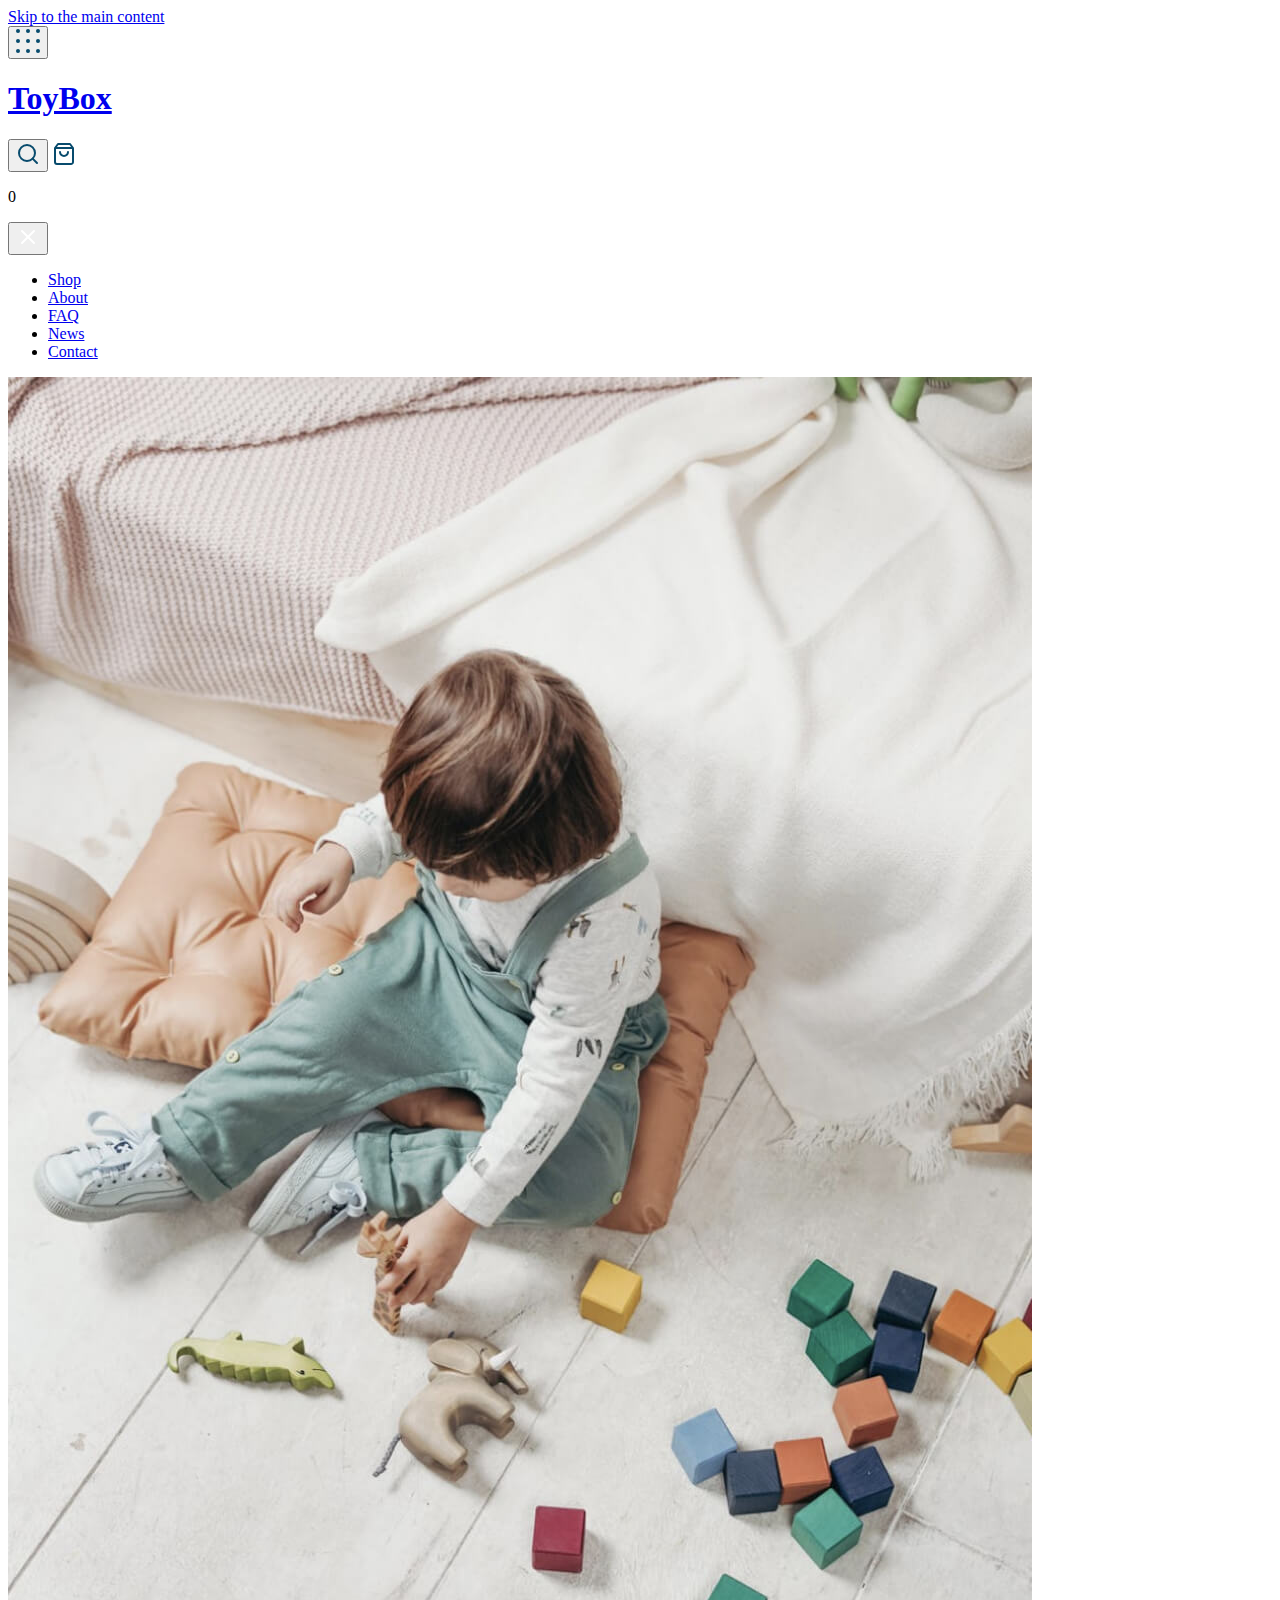
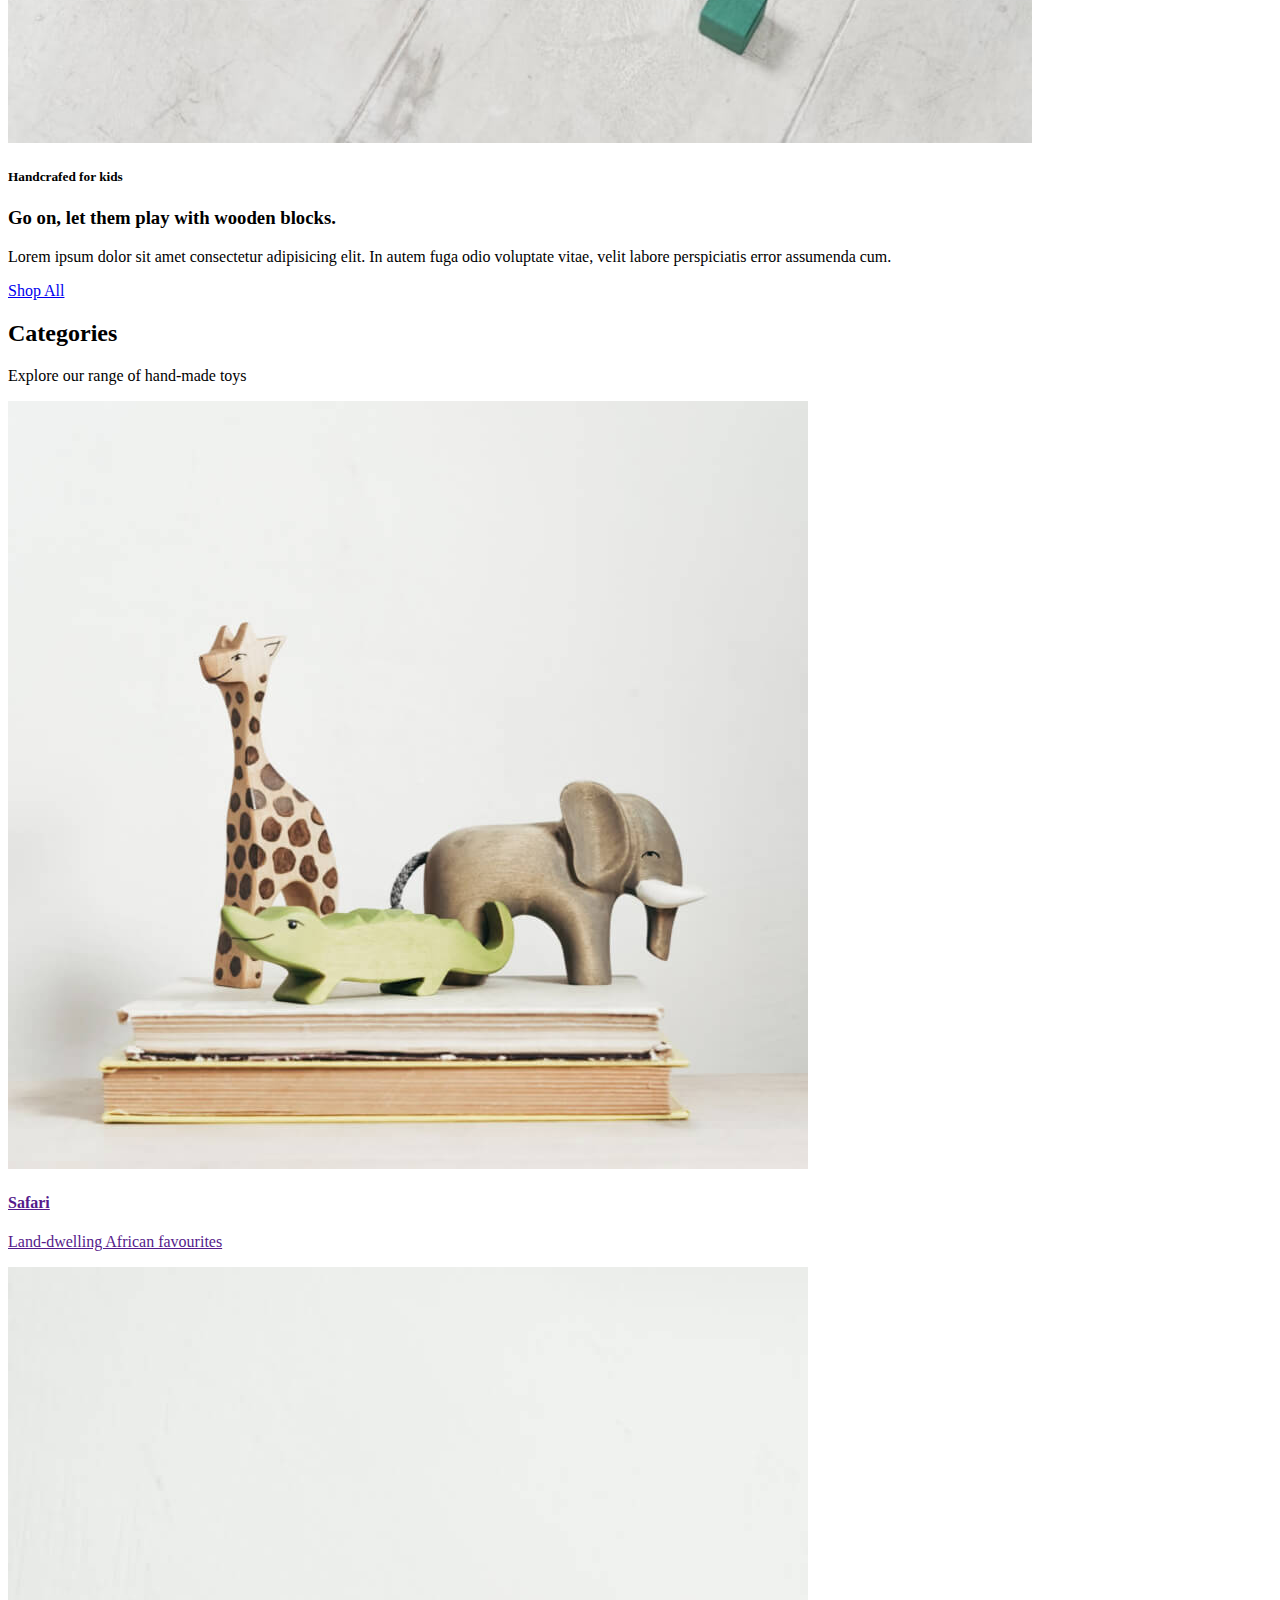
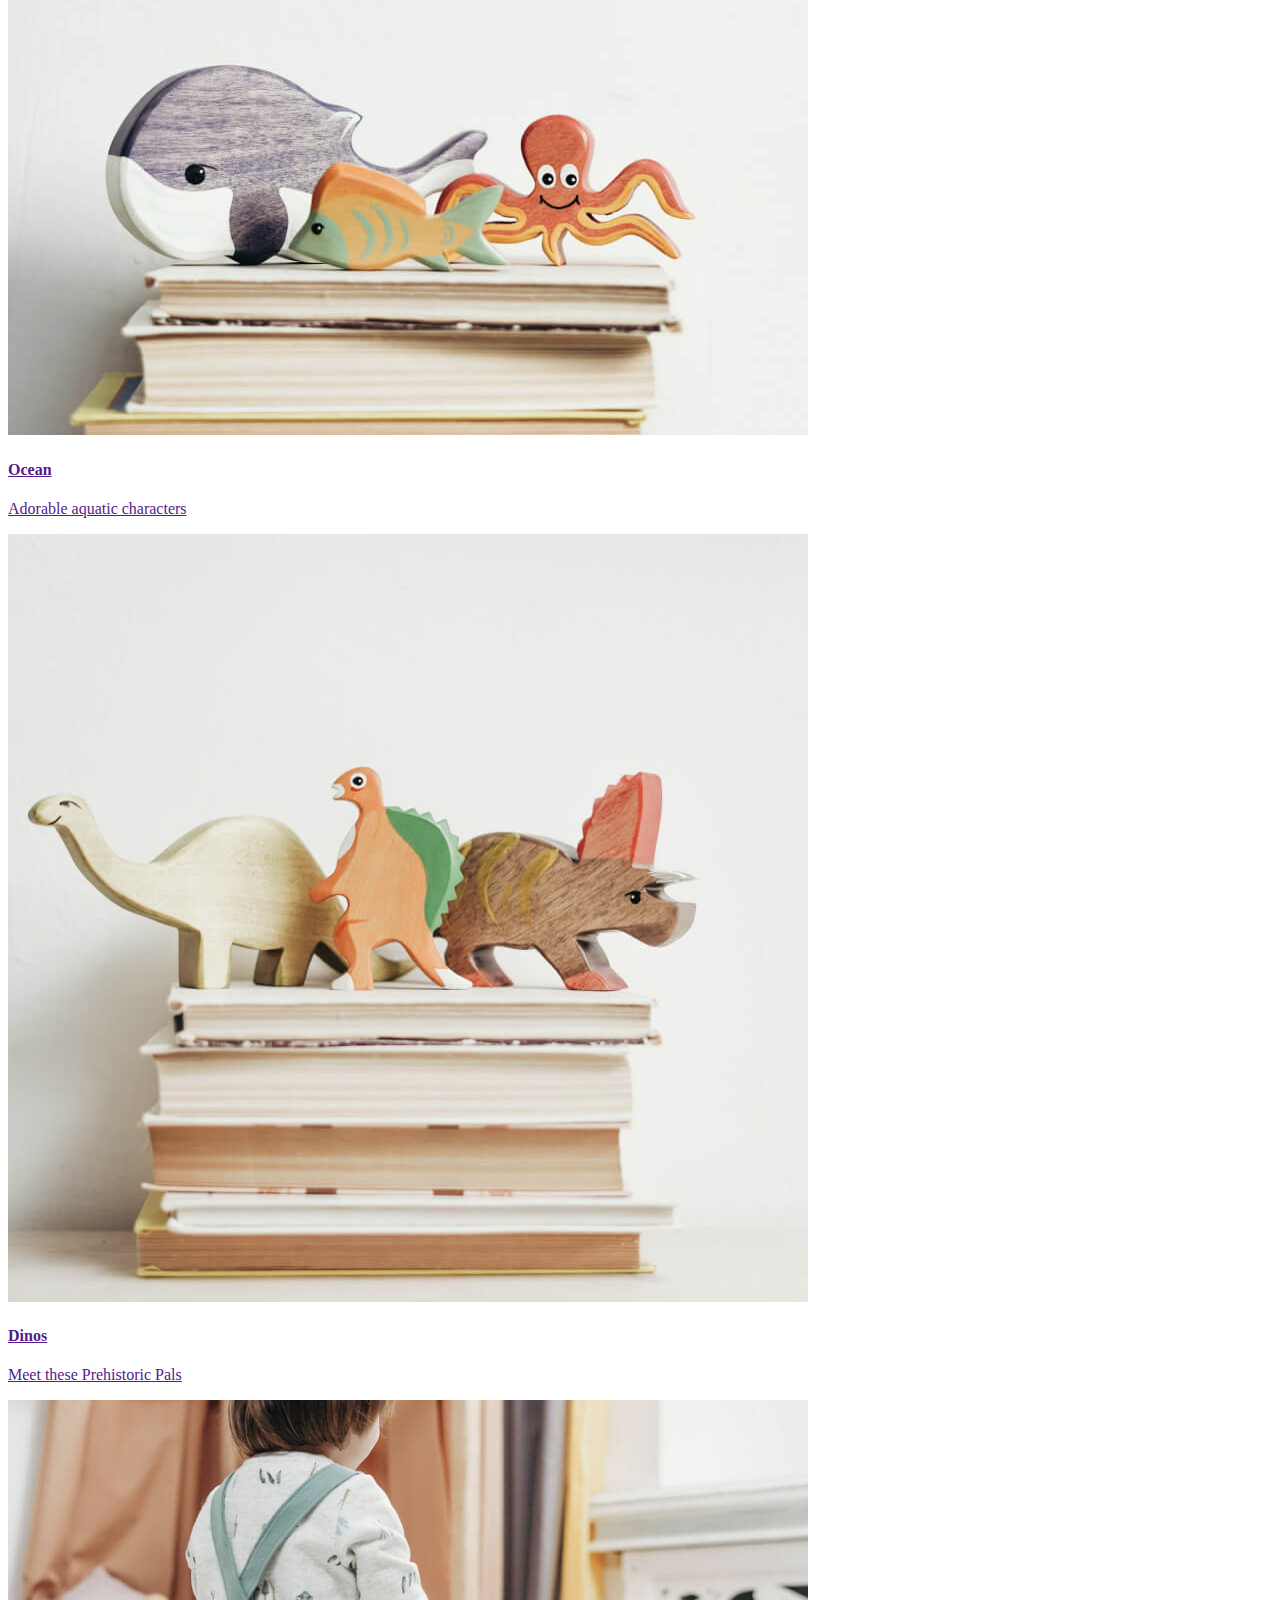
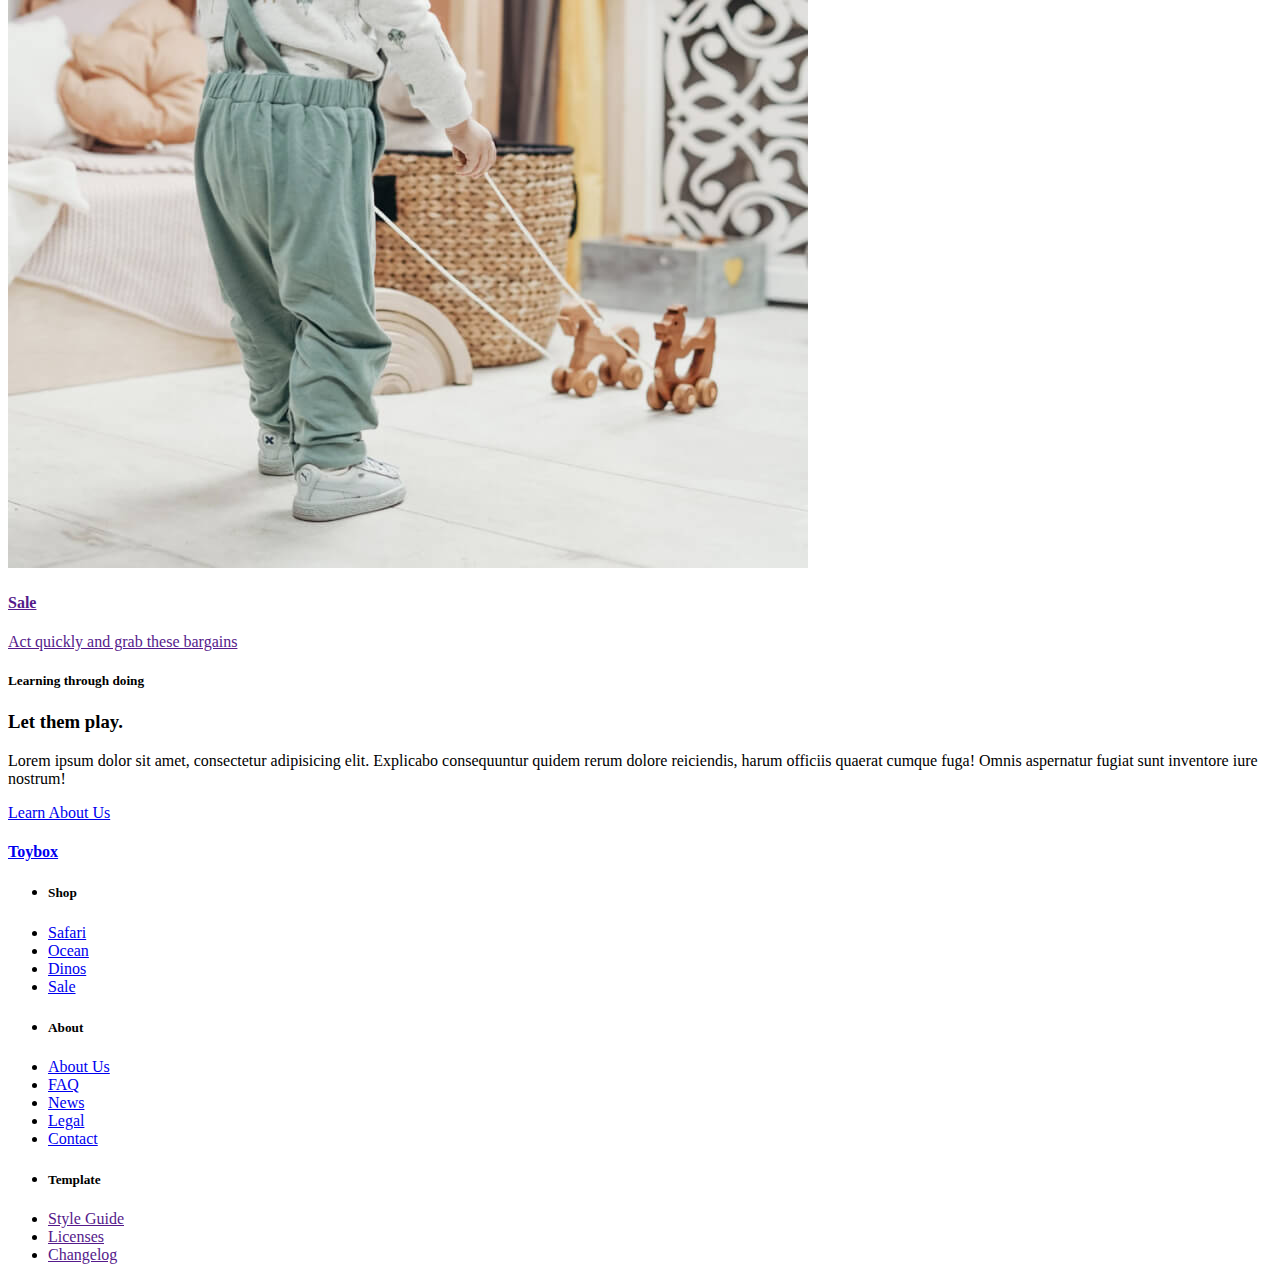
==== index.html @ 3b79338a "Added footer markup, finished home page markup" ====
<!DOCTYPE html>
<html lang="en">
	<head>
		<meta charset="UTF-8" />
		<meta http-equiv="X-UA-Compatible" content="IE=edge" />
		<meta name="viewport" content="width=device-width, initial-scale=1.0" />
		<title>STARTER - Toybox Homepage</title>
		<link rel="stylesheet" href="" />
	</head>
	<body>
		<a href="#mainContent" class="skipLink">Skip to the main content</a>

		<nav class="navbar">
			<div class="wrapper">
				<button class="meanuIcon">
					<img src="./assets/menu-button.svg" alt="open slide-out menu" />
				</button>

				<a href="#" class="logo">
					<h1>ToyBox</h1>
				</a>

				<div class="searchCart">
					<button class="menuIcon">
						<img
							src="./assets/search.svg"
							alt="search page"
							class="searchIcon"
						/>
					</button>

					<a href="#" class="bag">
						<img
							src="./assets/shop-bag.svg"
							alt="shopping bag"
							class="bagIcon"
						/>
					</a>

					<div class="counter">
						<p class="smallCopy">0</p>
					</div>
				</div>
				<!-- End searchCart -->
			</div>
			<!-- End .wrapper -->

			<div class="slideOutNav">
				<button>
					<img src="./assets/menu-close.svg" alt="close slide out navigation" />
				</button>

				<nav>
					<ul class="mainMenu">
						<li><a href="#">Shop</a></li>
						<li><a href="#">About</a></li>
						<li><a href="#">FAQ</a></li>
						<li><a href="#">News</a></li>
						<li><a href="./contact.html">Contact</a></li>
					</ul>
				</nav>
			</div>
			<!-- END .slideOutNav -->
		</nav>
		<!--END .navBar -->

		<header>
			<div class="wrapper headerImgContainer">
				<img
					src="./assets/header-image.jpg"
					alt="A child sitting on wooden floors playing with wood blocks, in overalls"
				/>
			</div>
			<div class="wrapper headerContentContainer">
				<h5>Handcrafed for kids</h5>
				<h3>Go on, let them play with wooden blocks.</h3>
				<p>
					Lorem ipsum dolor sit amet consectetur adipisicing elit. In autem fuga
					odio voluptate vitae, velit labore perspiciatis error assumenda cum.
				</p>
				<a href="#" class="button">Shop All</a>
			</div>
		</header>

		<main id="mainContent">
			<section class="categories" id="categories">
				<div class="wrapper">
					<h2>Categories</h2>
					<p>Explore our range of hand-made toys</p>

					<li class="item item1">
						<a href="">
							<img
								src="./assets/safari-trio.jpg"
								alt="wooden giraffe, elephant, and aligator."
							/>
							<h4>Safari</h4>
							<p>Land-dwelling African favourites</p>
						</a>
					</li>
					<li class="item item2">
						<a href="">
							<img
								src="./assets/ocean-trio.jpg"
								alt="wooden whale, fish and octopus."
							/>
							<h4>Ocean</h4>
							<p>Adorable aquatic characters</p>
						</a>
					</li>
					<li class="item item3">
						<a href="">
							<img
								src="./assets/dino-trio.jpg"
								alt="Group of 3 wooden dinosaurs. "
							/>
							<h4>Dinos</h4>
							<p>Meet these Prehistoric Pals</p>
						</a>
					</li>
					<li class="item item4">
						<a href="">
							<img
								src="./assets/sale.jpg"
								alt="Child pulling 2 small rocking horses"
							/>
							<h4>Sale</h4>
							<p>Act quickly and grab these bargains</p>
						</a>
					</li>
				</div>
			</section>
			<!--END .categories -->

			<section class="play" id="play">
				<div class="wrapper playContainer">
					<h5>Learning through doing</h5>
					<h3>Let them play.</h3>
					<p>
						Lorem ipsum dolor sit amet, consectetur adipisicing elit. Explicabo
						consequuntur quidem rerum dolore reiciendis, harum officiis quaerat
						cumque fuga! Omnis aspernatur fugiat sunt inventore iure nostrum!
					</p>
					<a href="#">Learn About Us</a>
				</div>
			</section>
			<!--END .play -->
		</main>

		<footer>
			<div class="wrapper">
				<div class="footerFlexContainer">
					<a href="./index.html">
						<h4>Toybox</h4>
					</a>
					<nav class="footerNav">
						<ul class="footerShop">
							<li><h5>Shop</h5></li>
							<li><a href="#">Safari</a></li>
							<li><a href="#">Ocean</a></li>
							<li><a href="#">Dinos</a></li>
							<li><a href="#">Sale</a></li>
						</ul>
						<!-- END .footerShop -->

						<ul class="footerAbout">
							<li><h5>About</h5></li>
							<li><a href="#">About Us</a></li>
							<li><a href="#">FAQ</a></li>
							<li><a href="#">News</a></li>
							<li><a href="#">Legal</a></li>
							<li><a href="./contact.html">Contact</a></li>
						</ul>
						<!-- END .footerAbout -->

						<ul class="footerTemp">
							<li><h5>Template</h5></li>
							<li><a href="">Style Guide</a></li>
							<li><a href="">Licenses</a></li>
							<li><a href="">Changelog</a></li>
						</ul>
						<!-- END . footerTemplate -->
					</nav>
				</div>
				<!-- END .footerFlexContainer -->
			</div>
			<!-- END .wrapper -->
		</footer>
	</body>
</html>
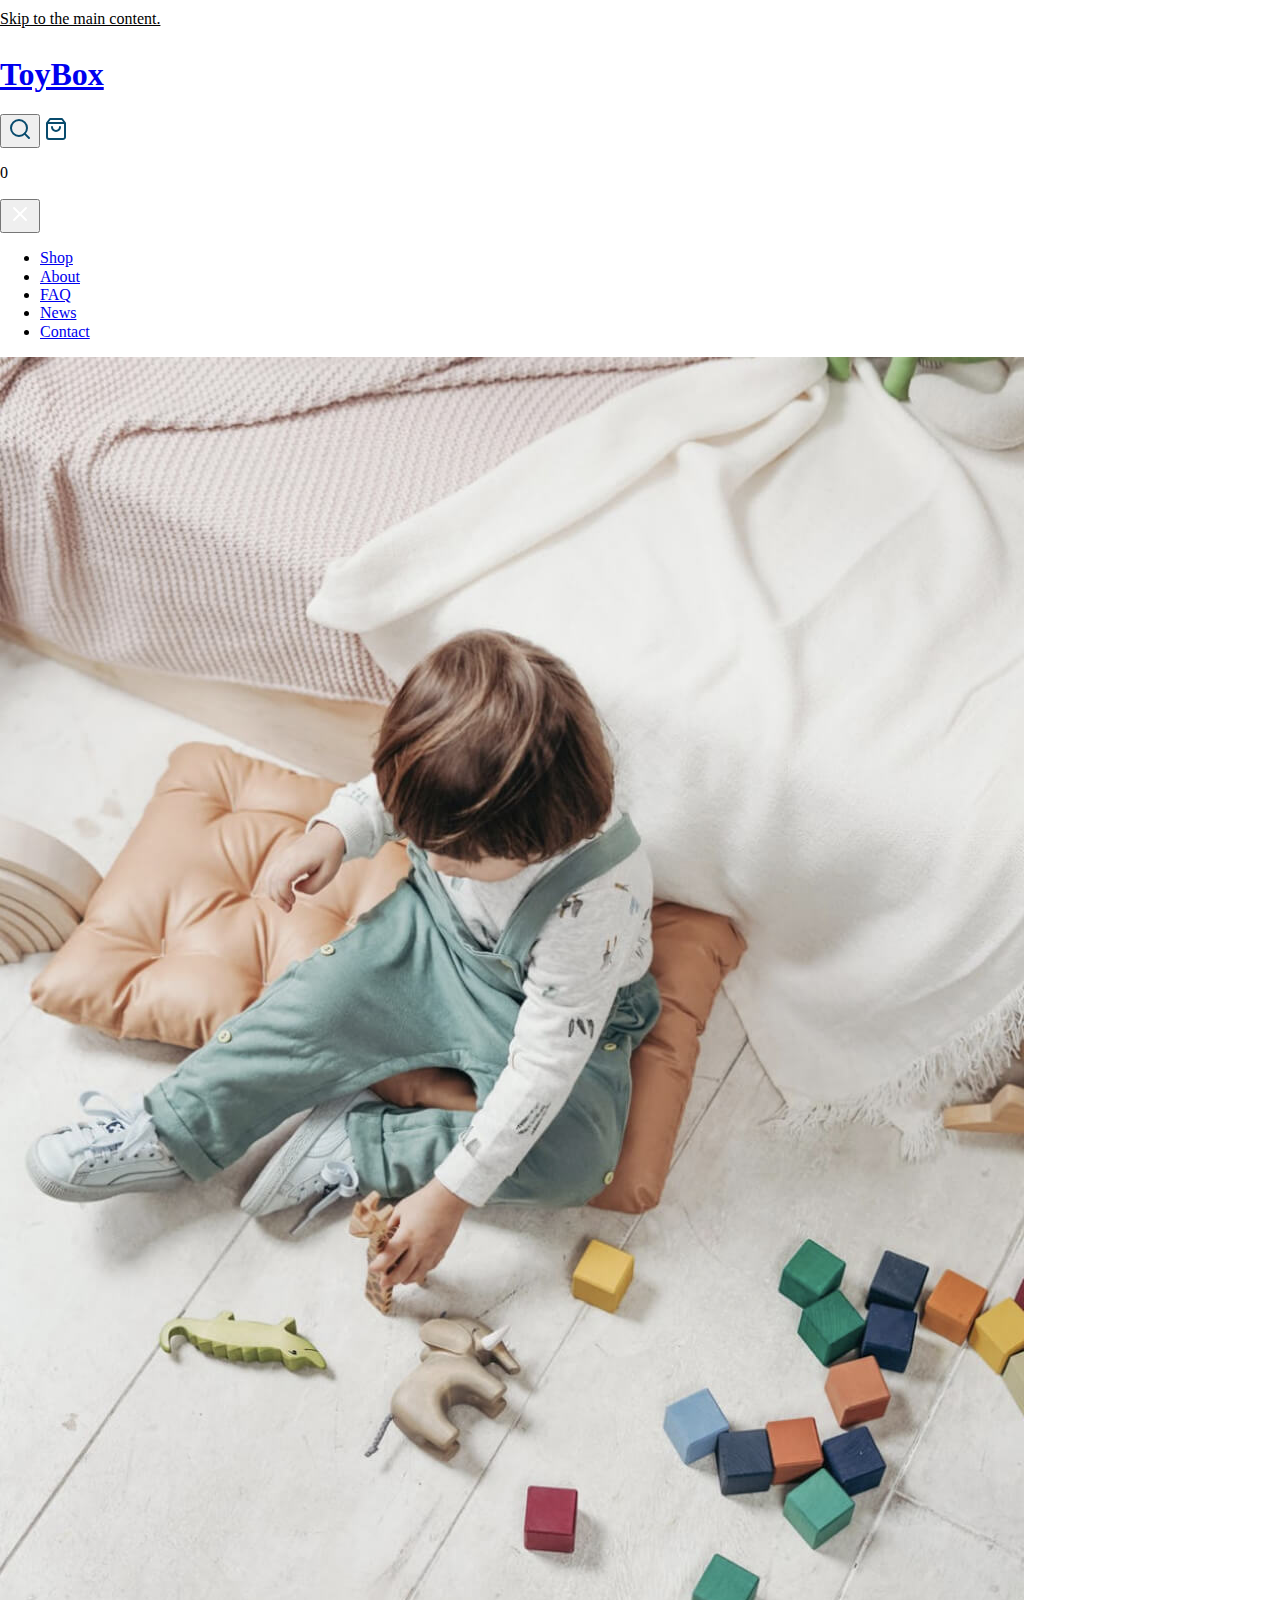
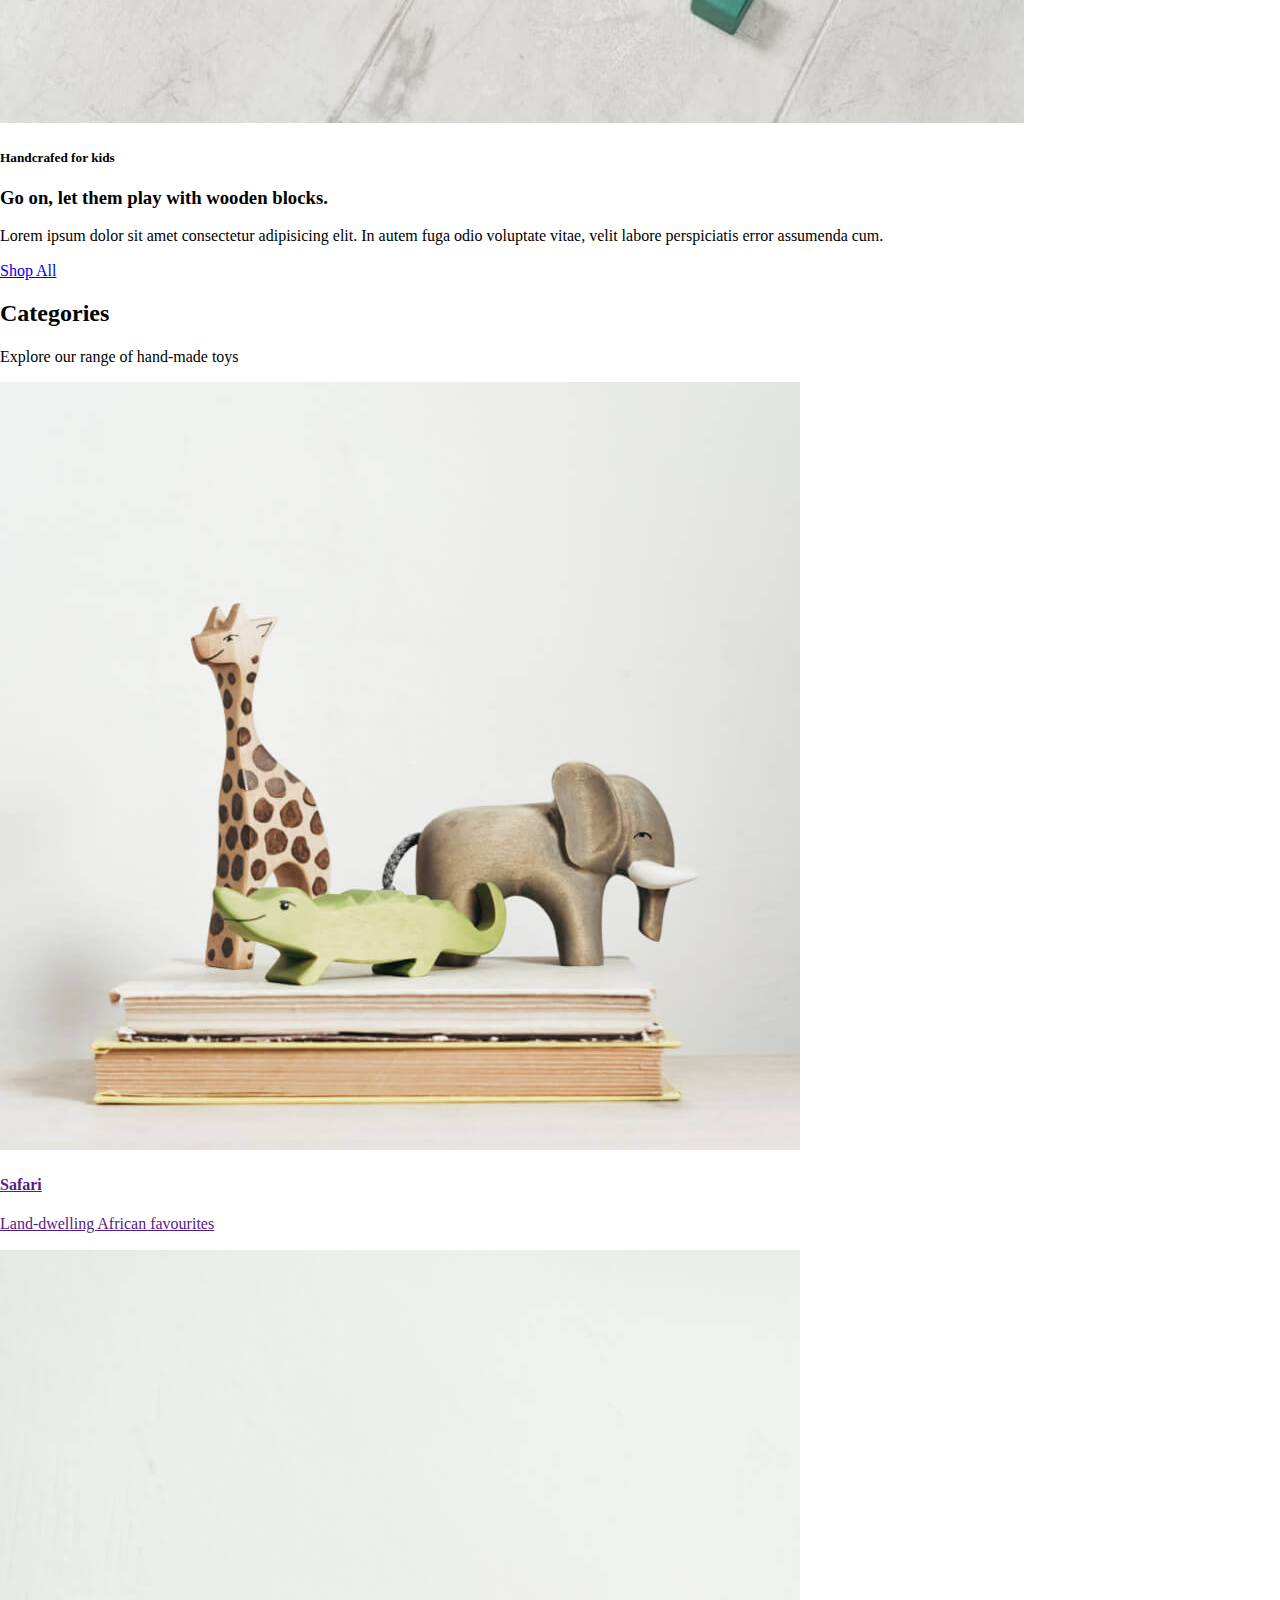
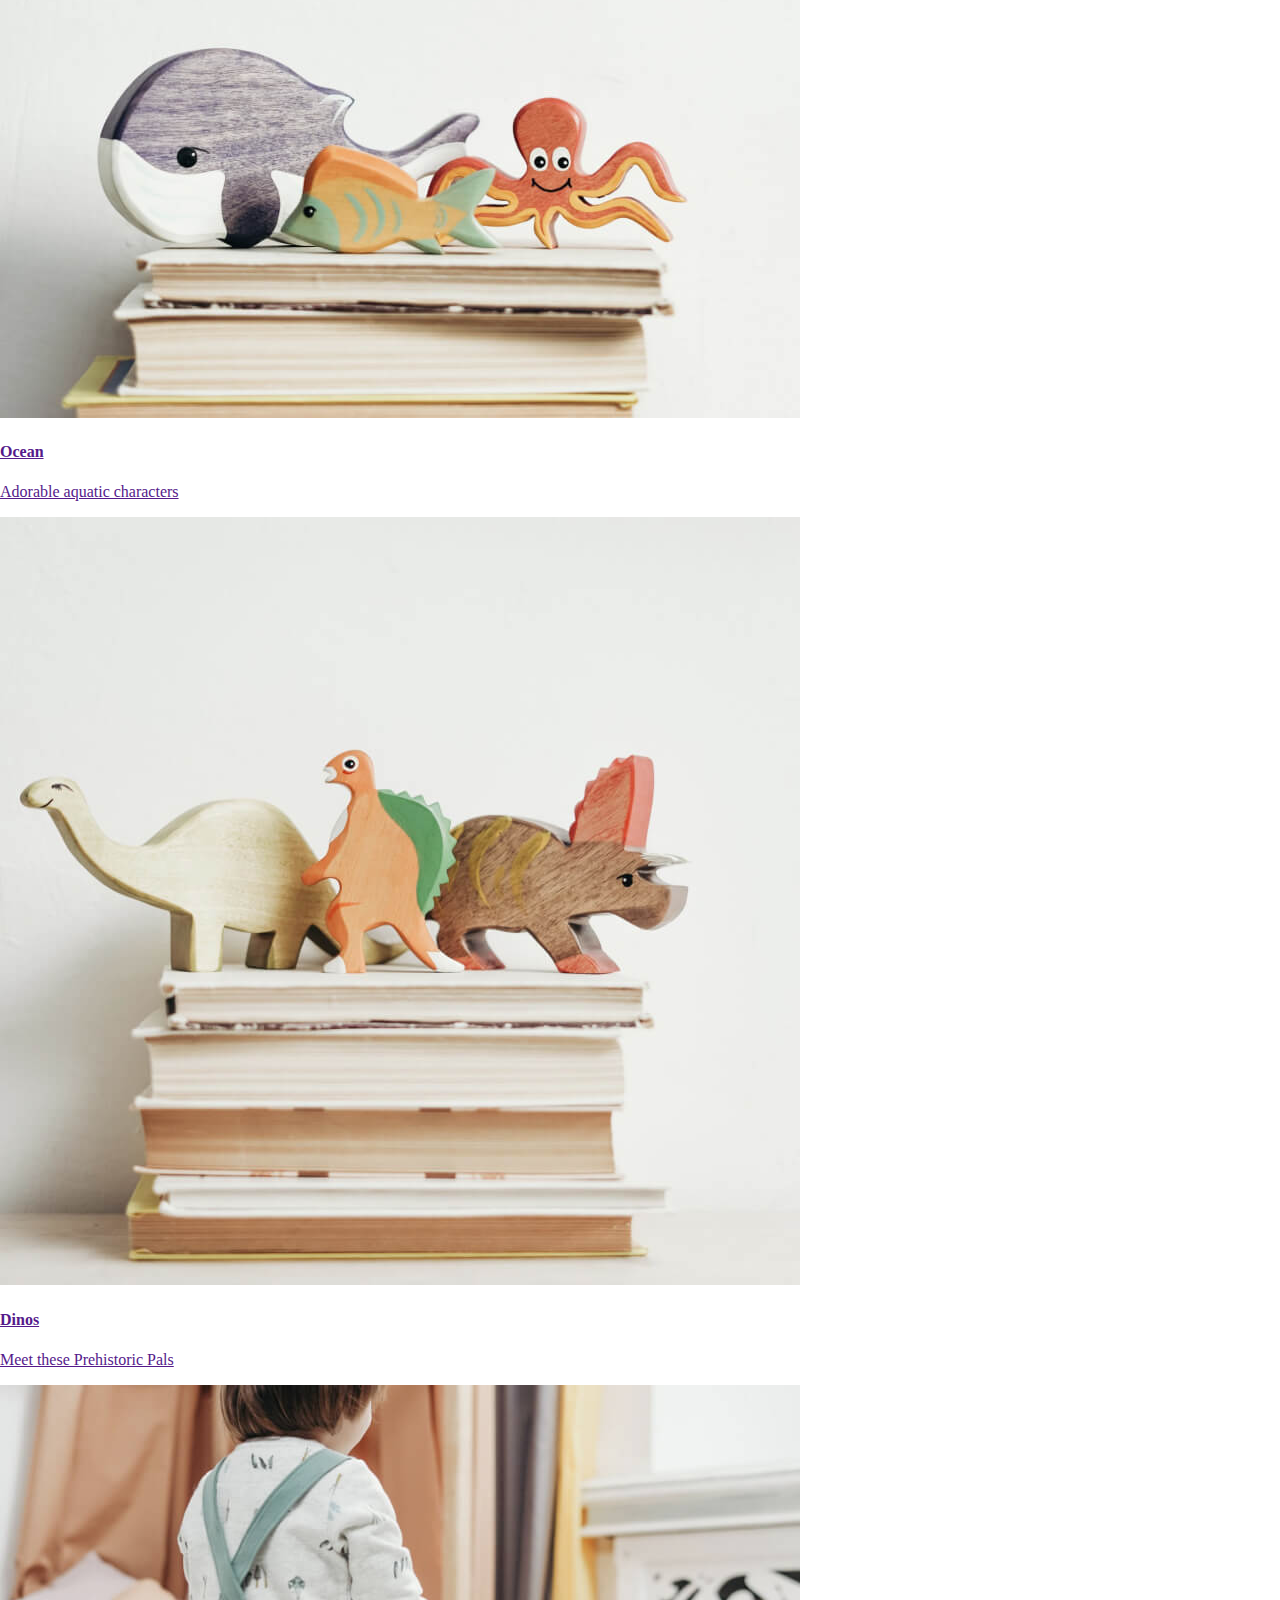
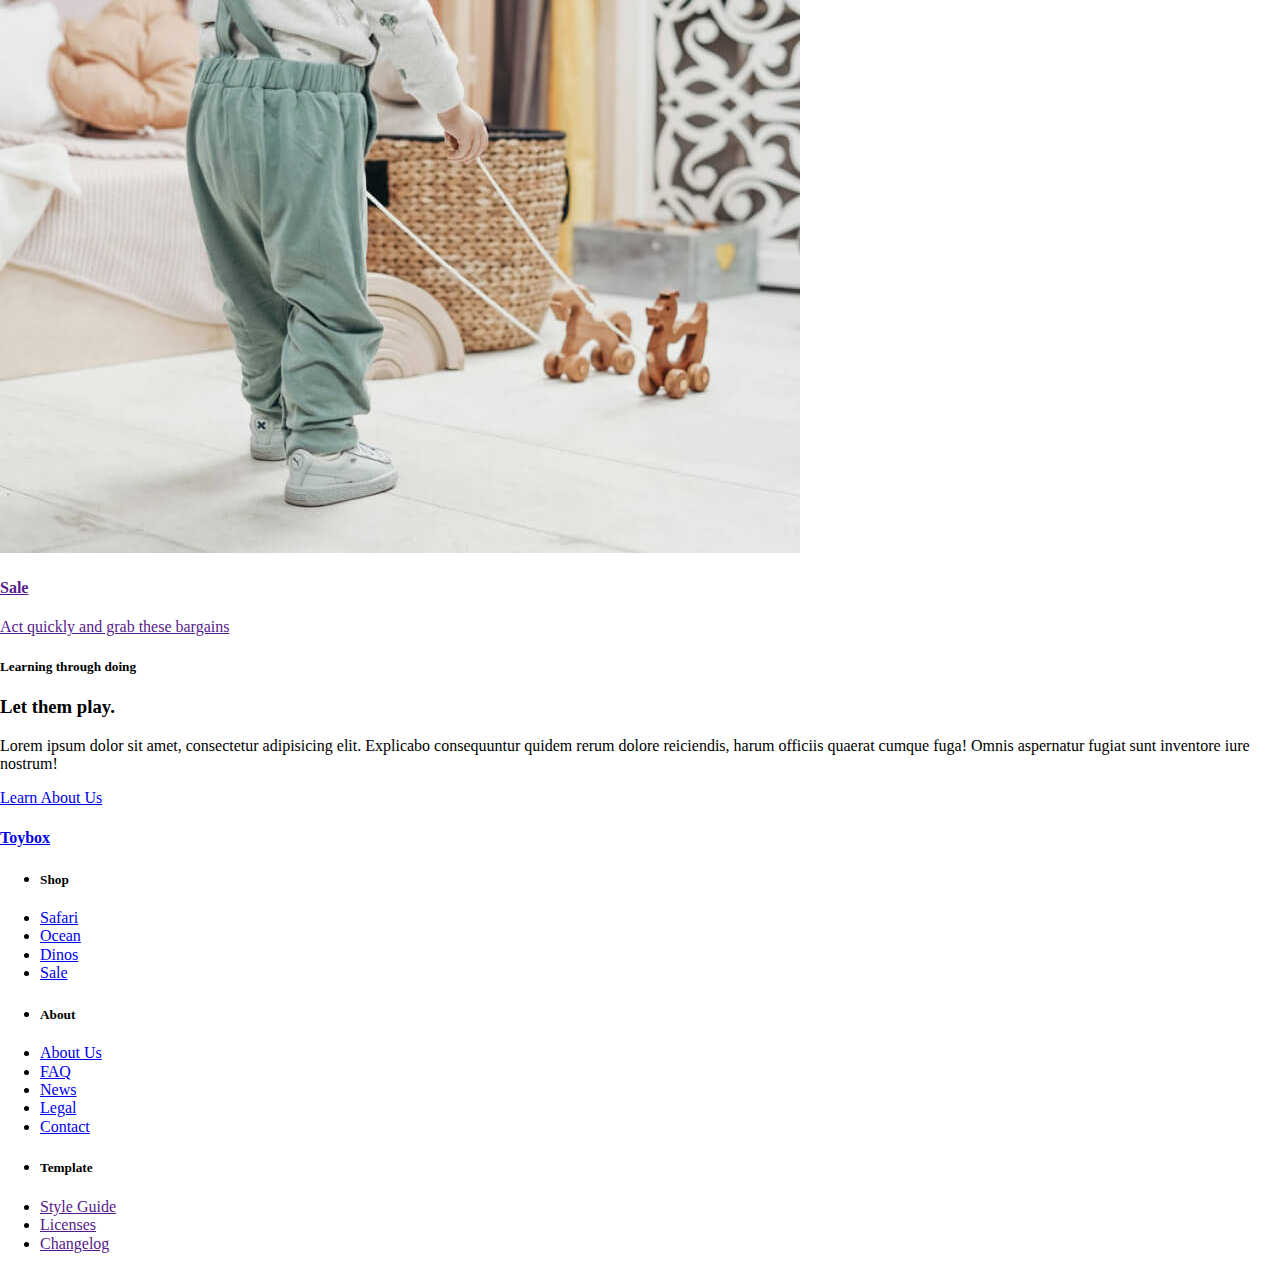
==== commit dcf10296: "Added skipLink stykes and setup styles" ====
--- a/index.html
+++ b/index.html
@@ -5,10 +5,10 @@
 		<meta http-equiv="X-UA-Compatible" content="IE=edge" />
 		<meta name="viewport" content="width=device-width, initial-scale=1.0" />
 		<title>STARTER - Toybox Homepage</title>
-		<link rel="stylesheet" href="" />
+		<link rel="stylesheet" href="./styles/styles.css" />
 	</head>
 	<body>
-		<a href="#mainContent" class="skipLink">Skip to the main content</a>
+		<a href="#mainContent" class="skipLink">Skip to the main content.</a>
 
 		<nav class="navbar">
 			<div class="wrapper">
--- a/styles/styles.css
+++ b/styles/styles.css
@@ -0,0 +1,273 @@
+html {
+  line-height: 1.15;
+  -ms-text-size-adjust: 100%;
+  -webkit-text-size-adjust: 100%;
+}
+
+body {
+  margin: 0;
+}
+
+article,
+aside,
+footer,
+header,
+nav,
+section {
+  display: block;
+}
+
+h1 {
+  font-size: 2em;
+  margin: 0.67em 0;
+}
+
+figcaption,
+figure,
+main {
+  display: block;
+}
+
+figure {
+  margin: 1em 40px;
+}
+
+hr {
+  box-sizing: content-box;
+  height: 0;
+  overflow: visible;
+}
+
+pre {
+  font-family: monospace, monospace;
+  font-size: 1em;
+}
+
+a {
+  background-color: transparent;
+  -webkit-text-decoration-skip: objects;
+}
+
+abbr[title] {
+  border-bottom: none;
+  text-decoration: underline;
+  -webkit-text-decoration: underline dotted;
+          text-decoration: underline dotted;
+}
+
+b,
+strong {
+  font-weight: inherit;
+}
+
+b,
+strong {
+  font-weight: bolder;
+}
+
+code,
+kbd,
+samp {
+  font-family: monospace, monospace;
+  font-size: 1em;
+}
+
+dfn {
+  font-style: italic;
+}
+
+mark {
+  background-color: #ff0;
+  color: #000;
+}
+
+small {
+  font-size: 80%;
+}
+
+sub,
+sup {
+  font-size: 75%;
+  line-height: 0;
+  position: relative;
+  vertical-align: baseline;
+}
+
+sub {
+  bottom: -0.25em;
+}
+
+sup {
+  top: -0.5em;
+}
+
+audio,
+video {
+  display: inline-block;
+}
+
+audio:not([controls]) {
+  display: none;
+  height: 0;
+}
+
+img {
+  border-style: none;
+}
+
+svg:not(:root) {
+  overflow: hidden;
+}
+
+button,
+input,
+optgroup,
+select,
+textarea {
+  font-family: sans-serif;
+  font-size: 100%;
+  line-height: 1.15;
+  margin: 0;
+}
+
+button,
+input {
+  overflow: visible;
+}
+
+button,
+select {
+  text-transform: none;
+}
+
+button,
+html [type=button],
+[type=reset],
+[type=submit] {
+  -webkit-appearance: button;
+}
+
+button::-moz-focus-inner,
+[type=button]::-moz-focus-inner,
+[type=reset]::-moz-focus-inner,
+[type=submit]::-moz-focus-inner {
+  border-style: none;
+  padding: 0;
+}
+
+button:-moz-focusring,
+[type=button]:-moz-focusring,
+[type=reset]:-moz-focusring,
+[type=submit]:-moz-focusring {
+  outline: 1px dotted ButtonText;
+}
+
+fieldset {
+  padding: 0.35em 0.75em 0.625em;
+}
+
+legend {
+  box-sizing: border-box;
+  color: inherit;
+  display: table;
+  max-width: 100%;
+  padding: 0;
+  white-space: normal;
+}
+
+progress {
+  display: inline-block;
+  vertical-align: baseline;
+}
+
+textarea {
+  overflow: auto;
+}
+
+[type=checkbox],
+[type=radio] {
+  box-sizing: border-box;
+  padding: 0;
+}
+
+[type=number]::-webkit-inner-spin-button,
+[type=number]::-webkit-outer-spin-button {
+  height: auto;
+}
+
+[type=search] {
+  -webkit-appearance: textfield;
+  outline-offset: -2px;
+}
+
+[type=search]::-webkit-search-cancel-button,
+[type=search]::-webkit-search-decoration {
+  -webkit-appearance: none;
+}
+
+::-webkit-file-upload-button {
+  -webkit-appearance: button;
+  font: inherit;
+}
+
+details,
+menu {
+  display: block;
+}
+
+summary {
+  display: list-item;
+}
+
+canvas {
+  display: inline-block;
+}
+
+template {
+  display: none;
+}
+
+[hidden] {
+  display: none;
+}
+
+.clearfix:after {
+  visibility: hidden;
+  display: block;
+  font-size: 0;
+  content: "";
+  clear: both;
+  height: 0;
+}
+
+html {
+  box-sizing: border-box;
+}
+
+*,
+*:before,
+*:after {
+  box-sizing: inherit;
+}
+
+.sr-only {
+  position: absolute;
+  width: 1px;
+  height: 1px;
+  margin: -1px;
+  border: 0;
+  padding: 0;
+  white-space: nowrap;
+  -webkit-clip-path: inset(100%);
+          clip-path: inset(100%);
+  clip: rect(0 0 0 0);
+  overflow: hidden;
+}
+
+.skipLink {
+  background: white;
+  color: black;
+  font-size: 1rem;
+  padding: 10px 0;
+  position: absolute;
+}/*# sourceMappingURL=styles.css.map */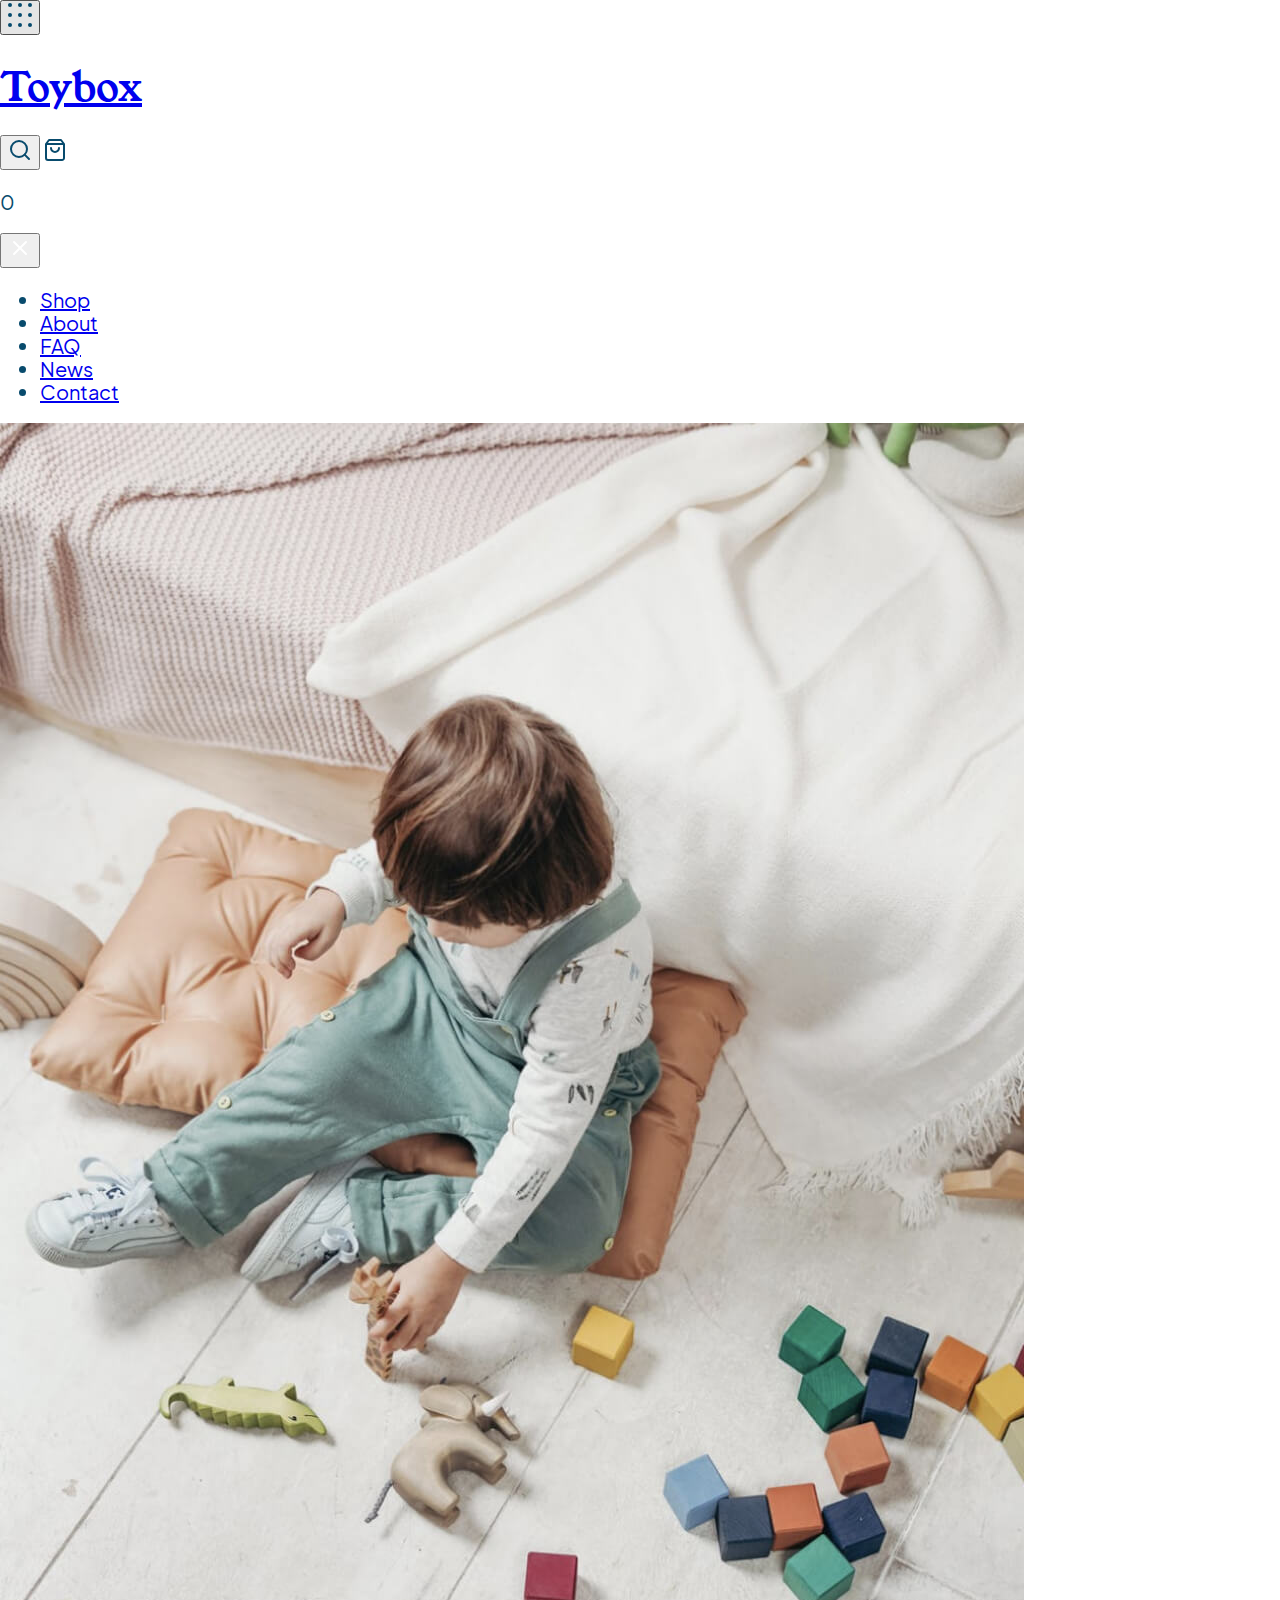
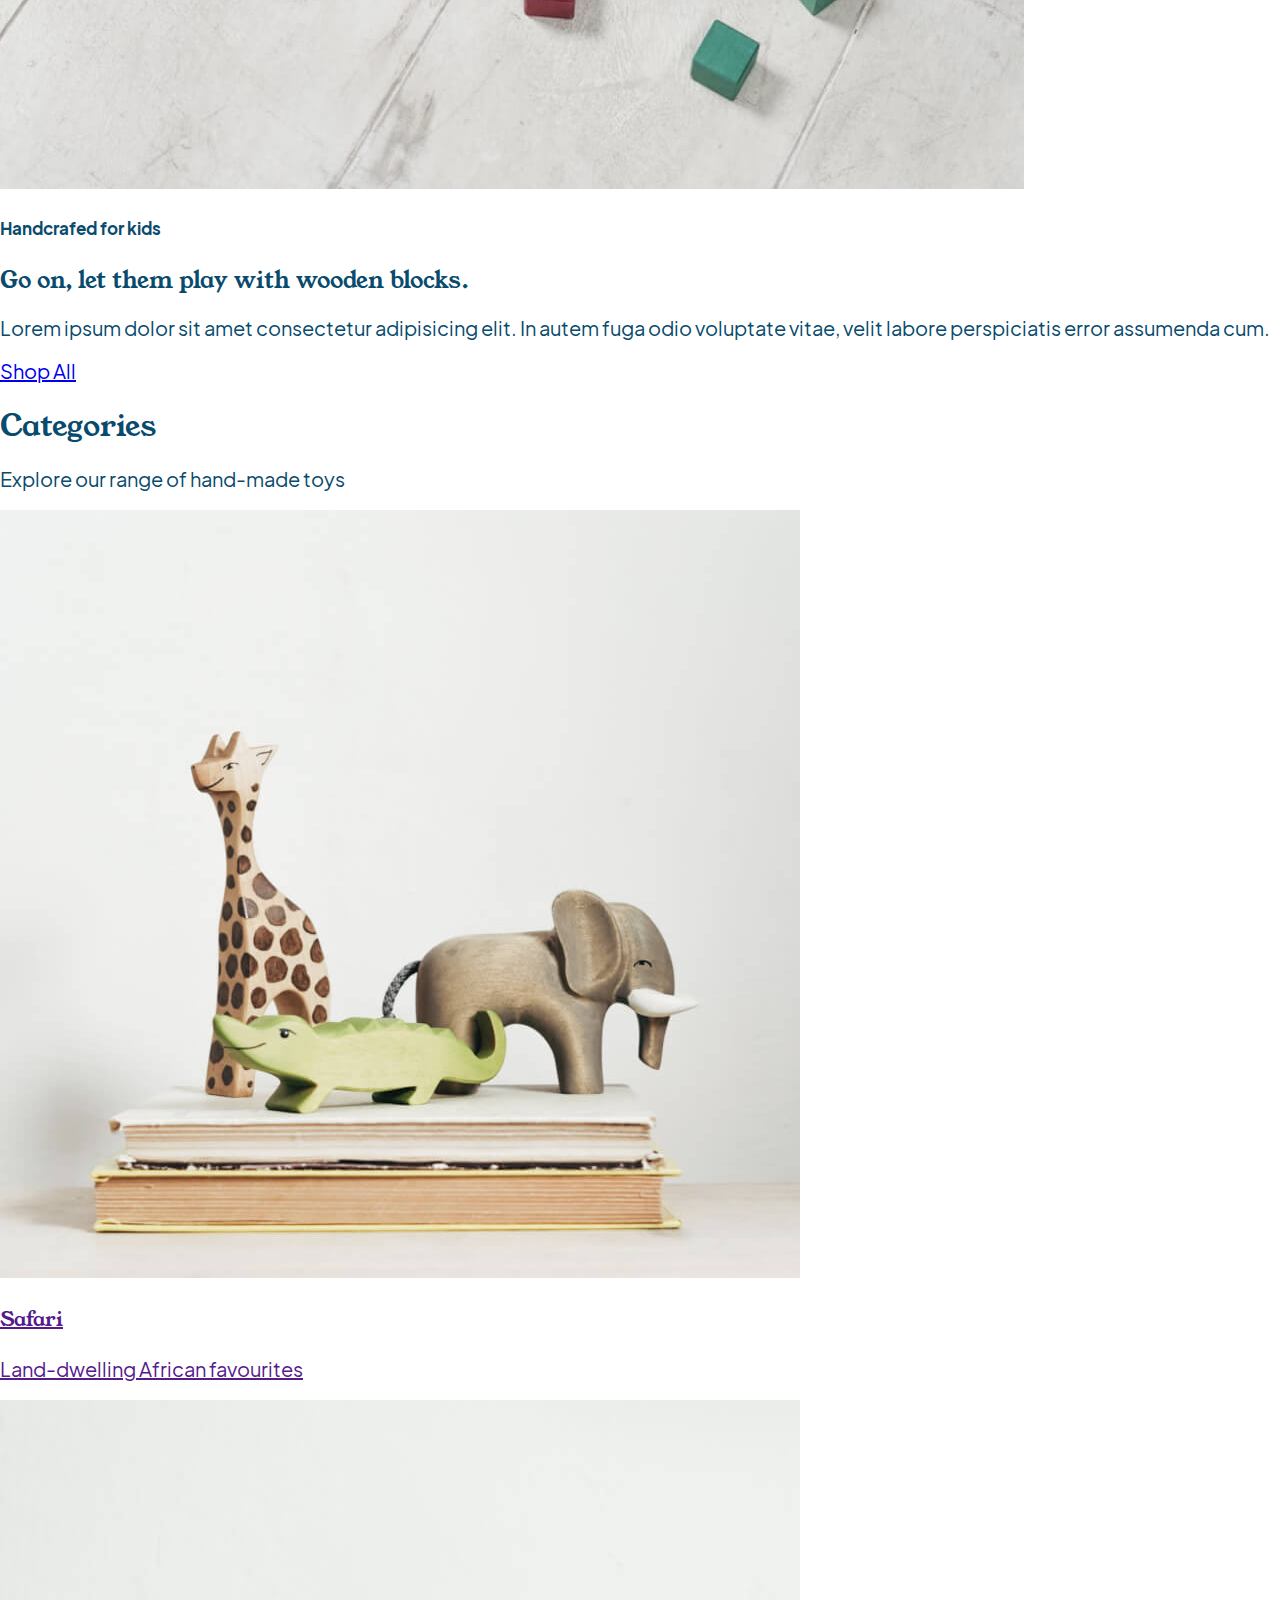
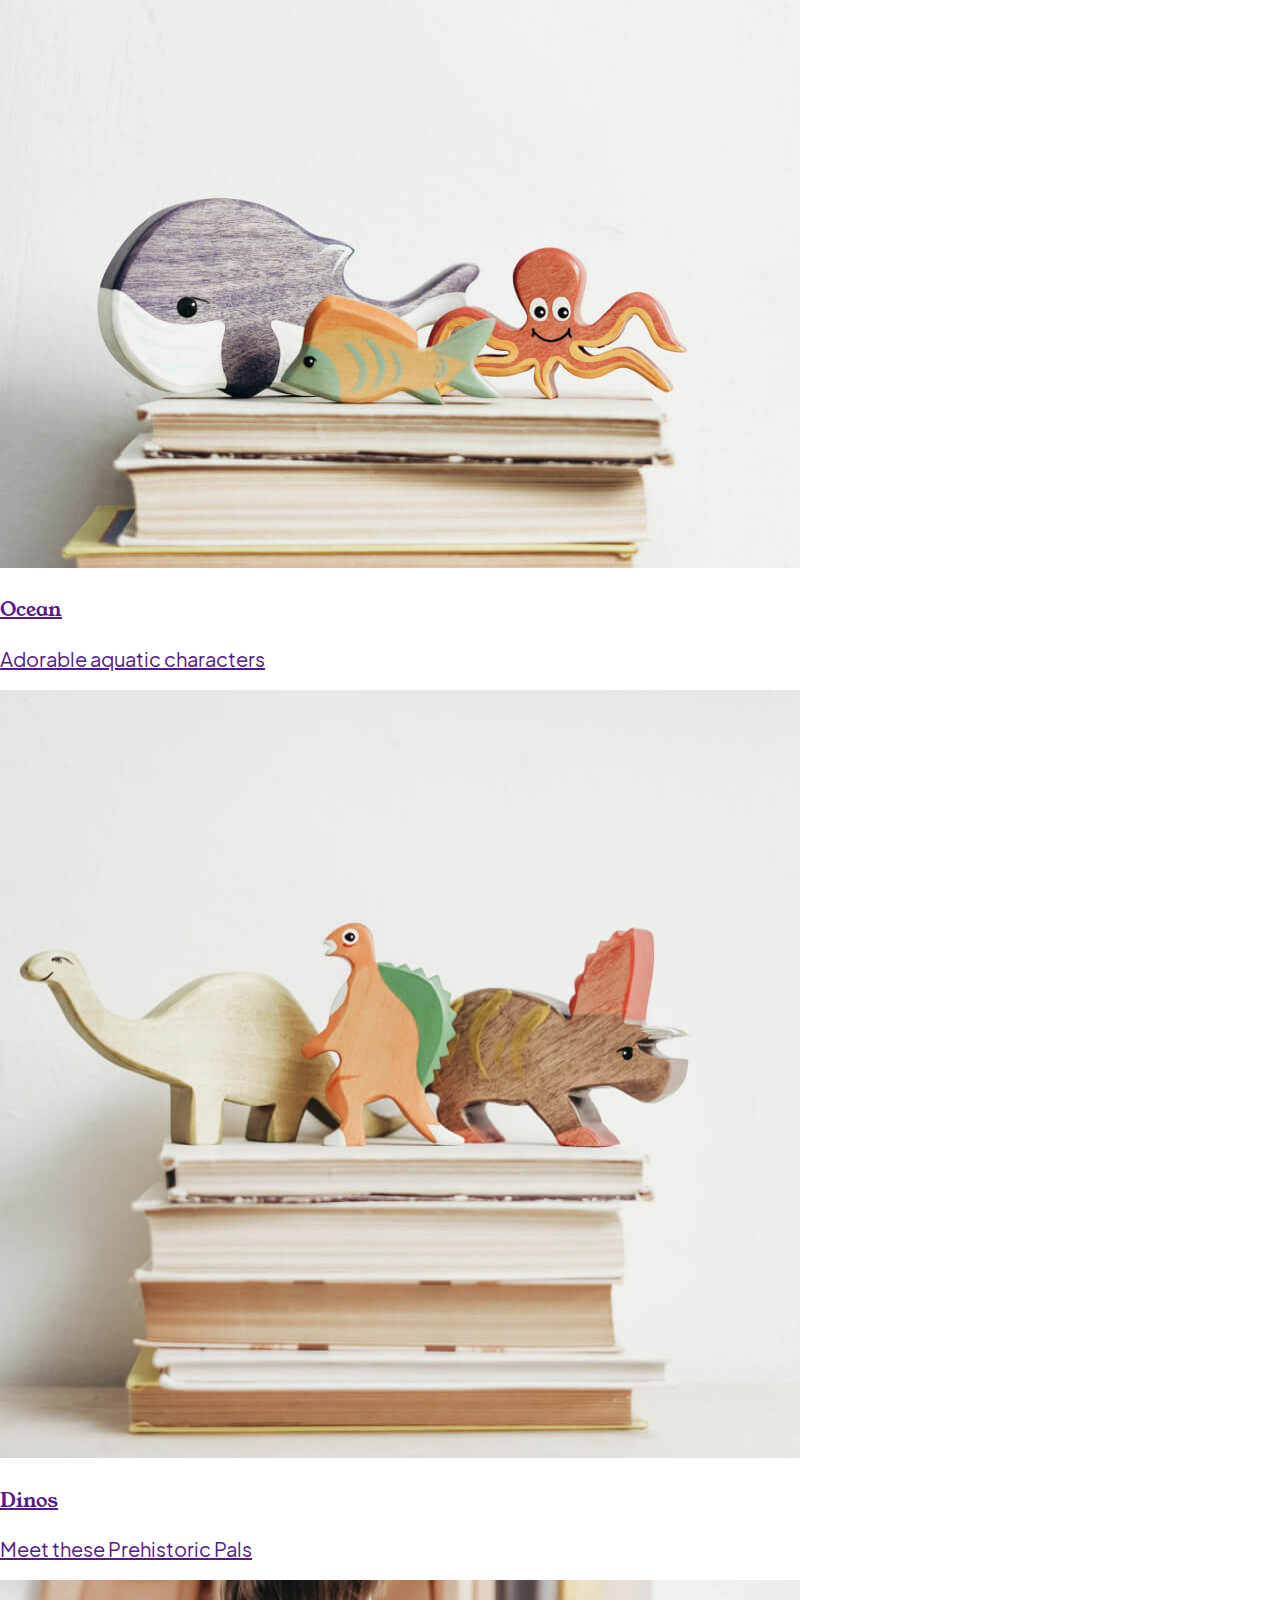
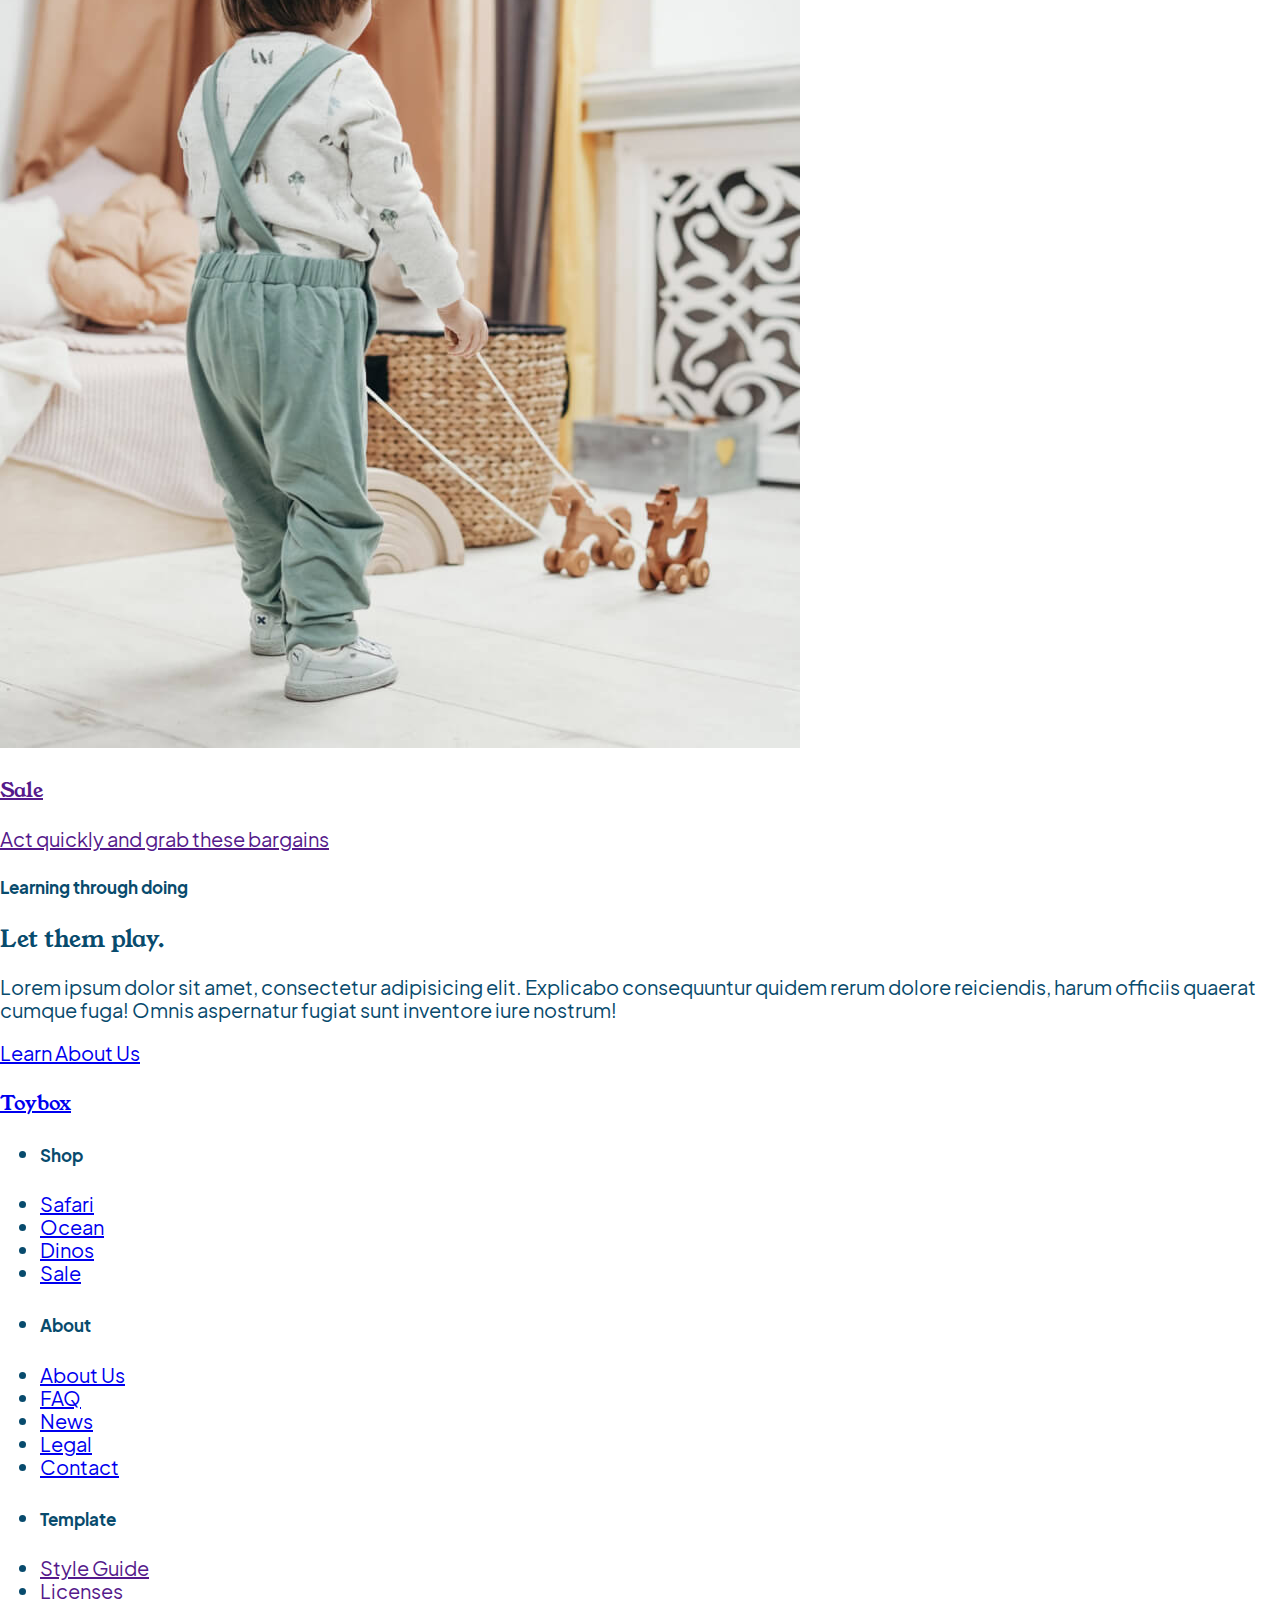
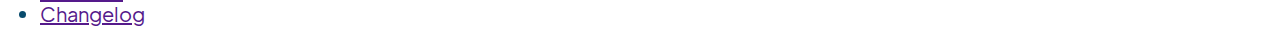
==== commit 9a0d9770: "Added a typography and variables file for the fonts and color" ====
--- a/index.html
+++ b/index.html
@@ -17,7 +17,7 @@
 				</button>
 
 				<a href="#" class="logo">
-					<h1>ToyBox</h1>
+					<h1>Toybox</h1>
 				</a>
 
 				<div class="searchCart">
--- a/styles/styles.css
+++ b/styles/styles.css
@@ -33,7 +33,8 @@
 }
 
 hr {
-  box-sizing: content-box;
+  -webkit-box-sizing: content-box;
+          box-sizing: content-box;
   height: 0;
   overflow: visible;
 }
@@ -167,7 +168,8 @@
 }
 
 legend {
-  box-sizing: border-box;
+  -webkit-box-sizing: border-box;
+          box-sizing: border-box;
   color: inherit;
   display: table;
   max-width: 100%;
@@ -186,7 +188,8 @@
 
 [type=checkbox],
 [type=radio] {
-  box-sizing: border-box;
+  -webkit-box-sizing: border-box;
+          box-sizing: border-box;
   padding: 0;
 }
 
@@ -241,13 +244,15 @@
 }
 
 html {
+  -webkit-box-sizing: border-box;
   box-sizing: border-box;
 }
 
 *,
 *:before,
 *:after {
-  box-sizing: inherit;
+  -webkit-box-sizing: inherit;
+          box-sizing: inherit;
 }
 
 .sr-only {
@@ -270,4 +275,43 @@
   font-size: 1rem;
   padding: 10px 0;
   position: absolute;
-}/*# sourceMappingURL=styles.css.map */+  left: -1000px;
+  top: 0;
+  z-index: 999;
+}
+.skipLink:focus {
+  left: 0;
+  right: 0;
+  text-align: center;
+}
+
+@font-face {
+  font-family: "Jakarta Sans";
+  src: url(../fonts/PlusJakarta_Sans-2.5/webfonts/PlusJakartaSans-Regular.woff), url(../fonts/PlusJakarta_Sans-2.5/webfonts/PlusJakartaSans-Regular.woff2), url(../fonts/PlusJakarta_Sans-2.5/static/PlusJakartaSans-Regular.ttf);
+  font-weight: normal;
+}
+@font-face {
+  font-family: "Jakarta Sans";
+  src: url(../fonts/PlusJakarta_Sans-2.5/webfonts/PlusJakartaSans-Bold.woff), url(../fonts/PlusJakarta_Sans-2.5/webfonts/PlusJakartaSans-Bold.woff2), url(../fonts/PlusJakarta_Sans-2.5/static/PlusJakartaSans-Bold.ttf);
+  font-weight: bold;
+}
+@font-face {
+  font-family: "Young Serif";
+  src: url(../fonts/youngserif/YoungSerif-Regular.otf);
+}
+html {
+  font-size: 125%;
+}
+
+body {
+  font-family: "Jakarta Sans";
+  font-size: 1rem;
+  color: #084b6d;
+}
+
+h1,
+h2,
+h3,
+h4 {
+  font-family: "Young Serif";
+}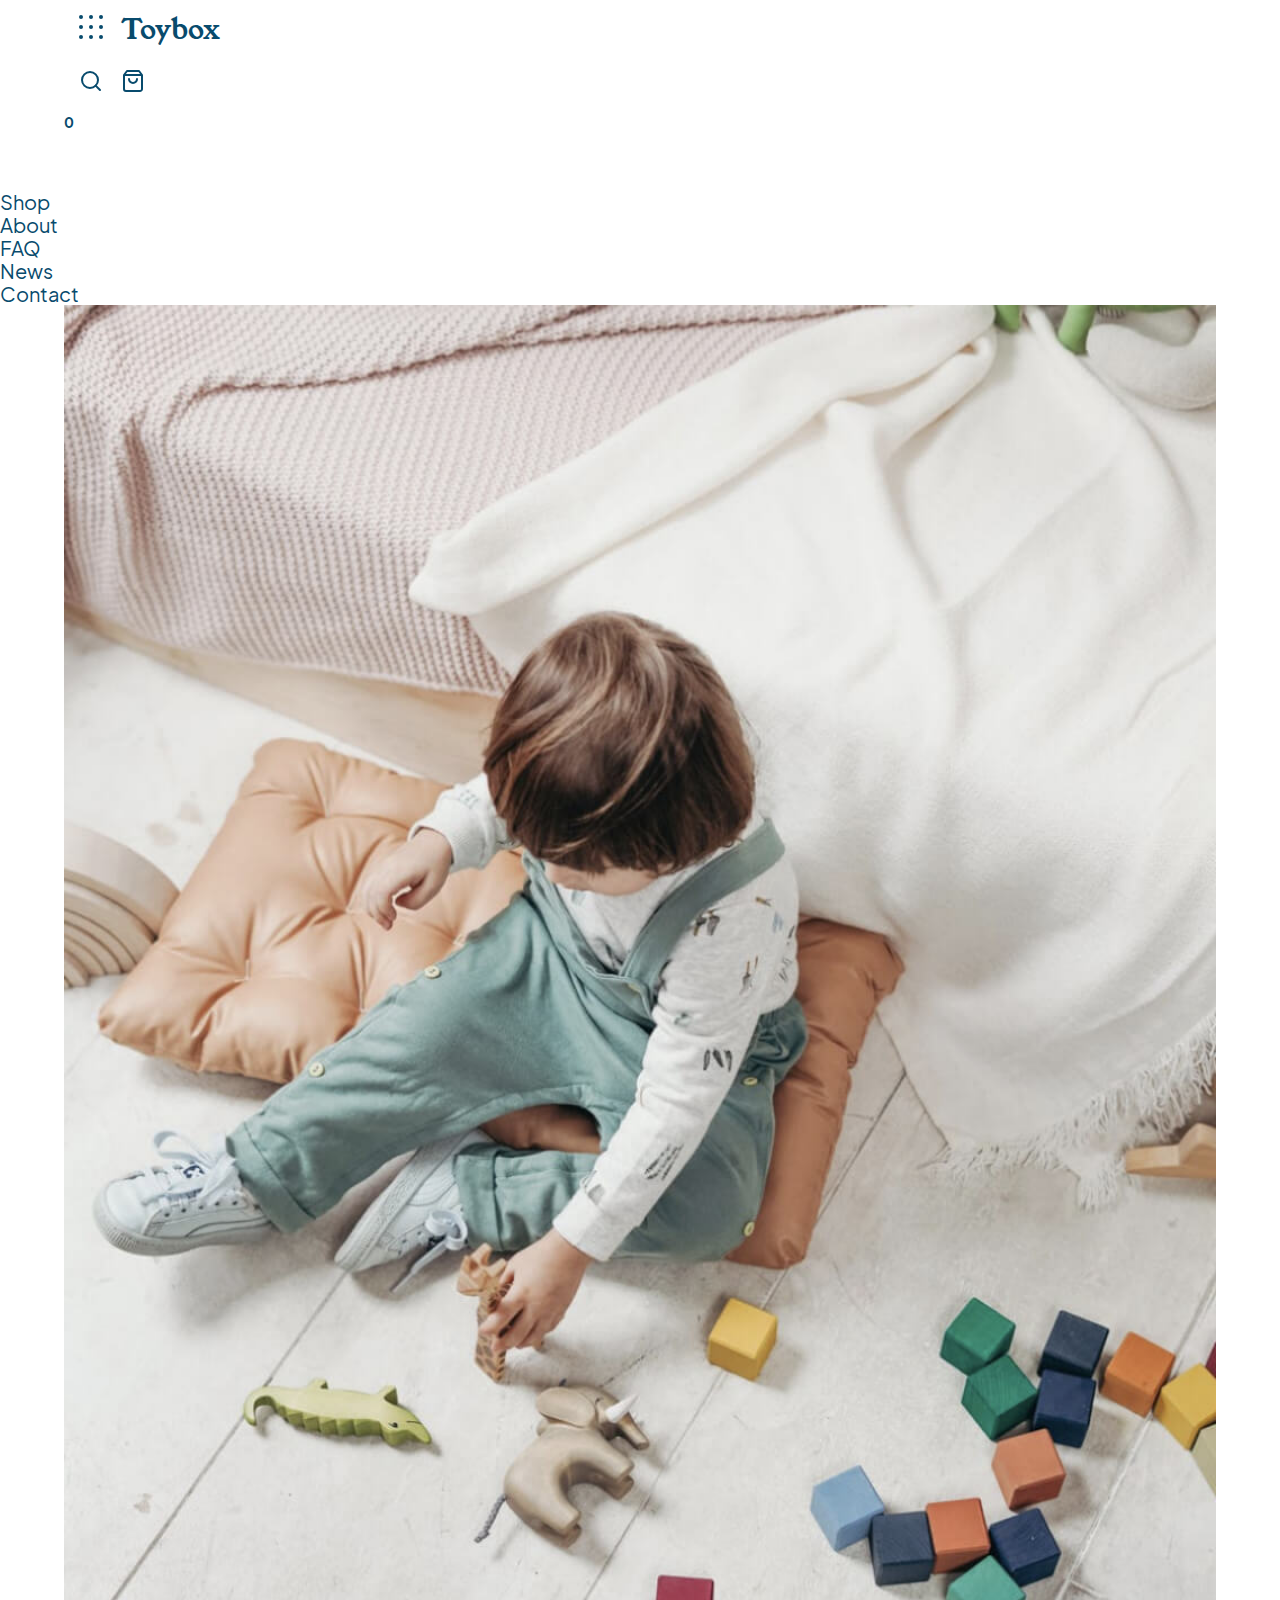
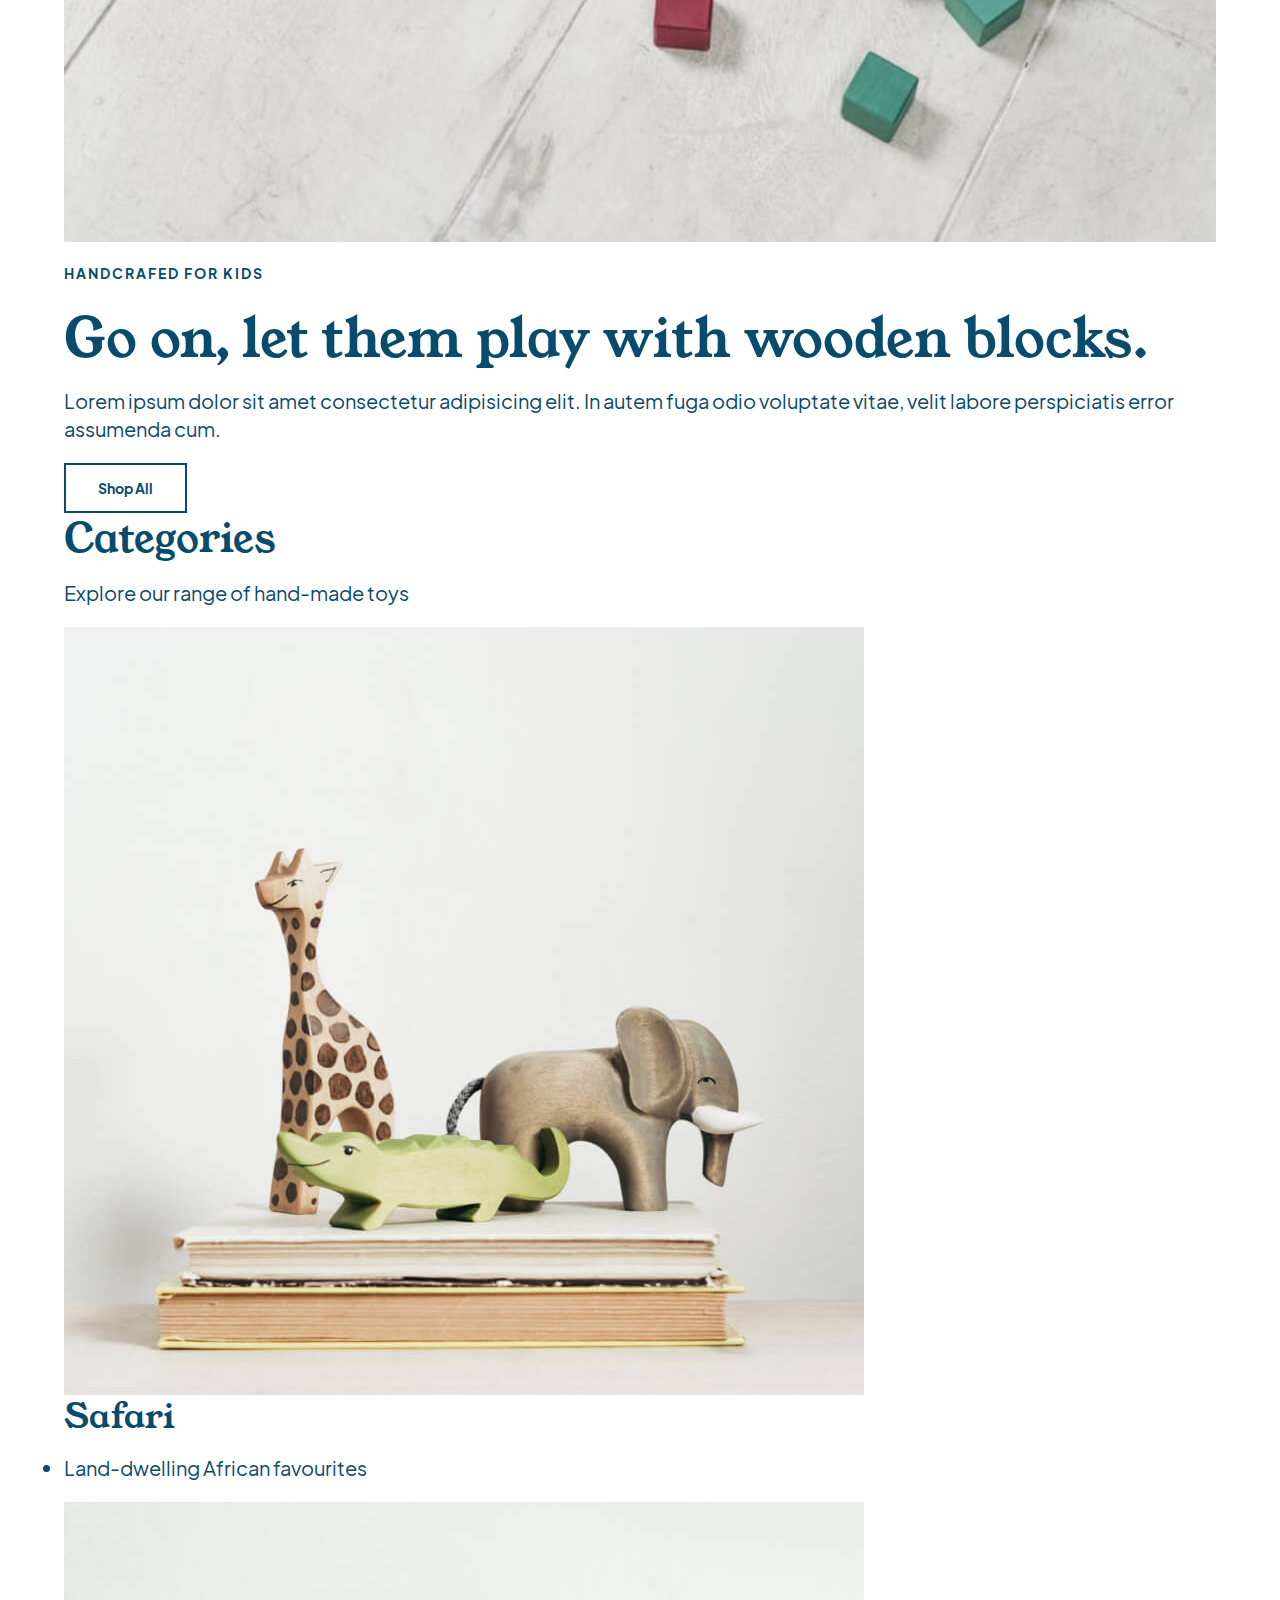
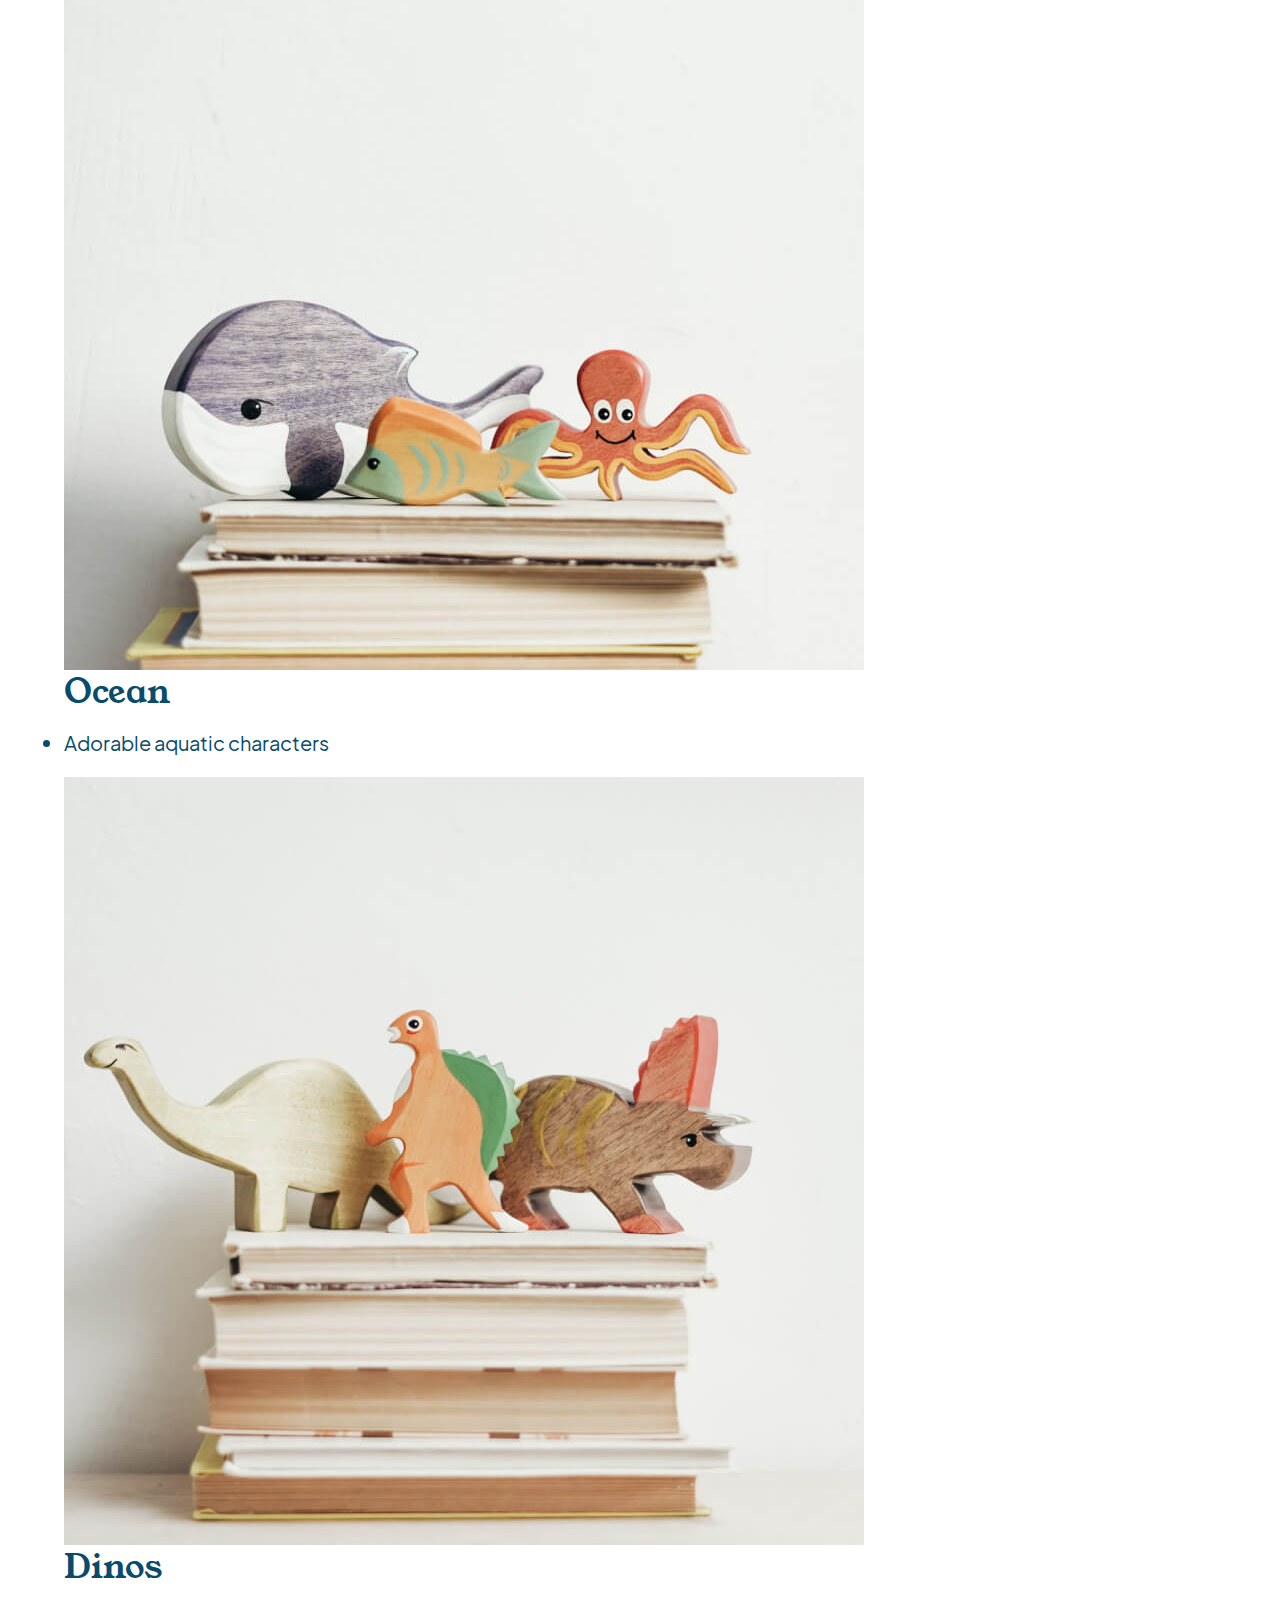
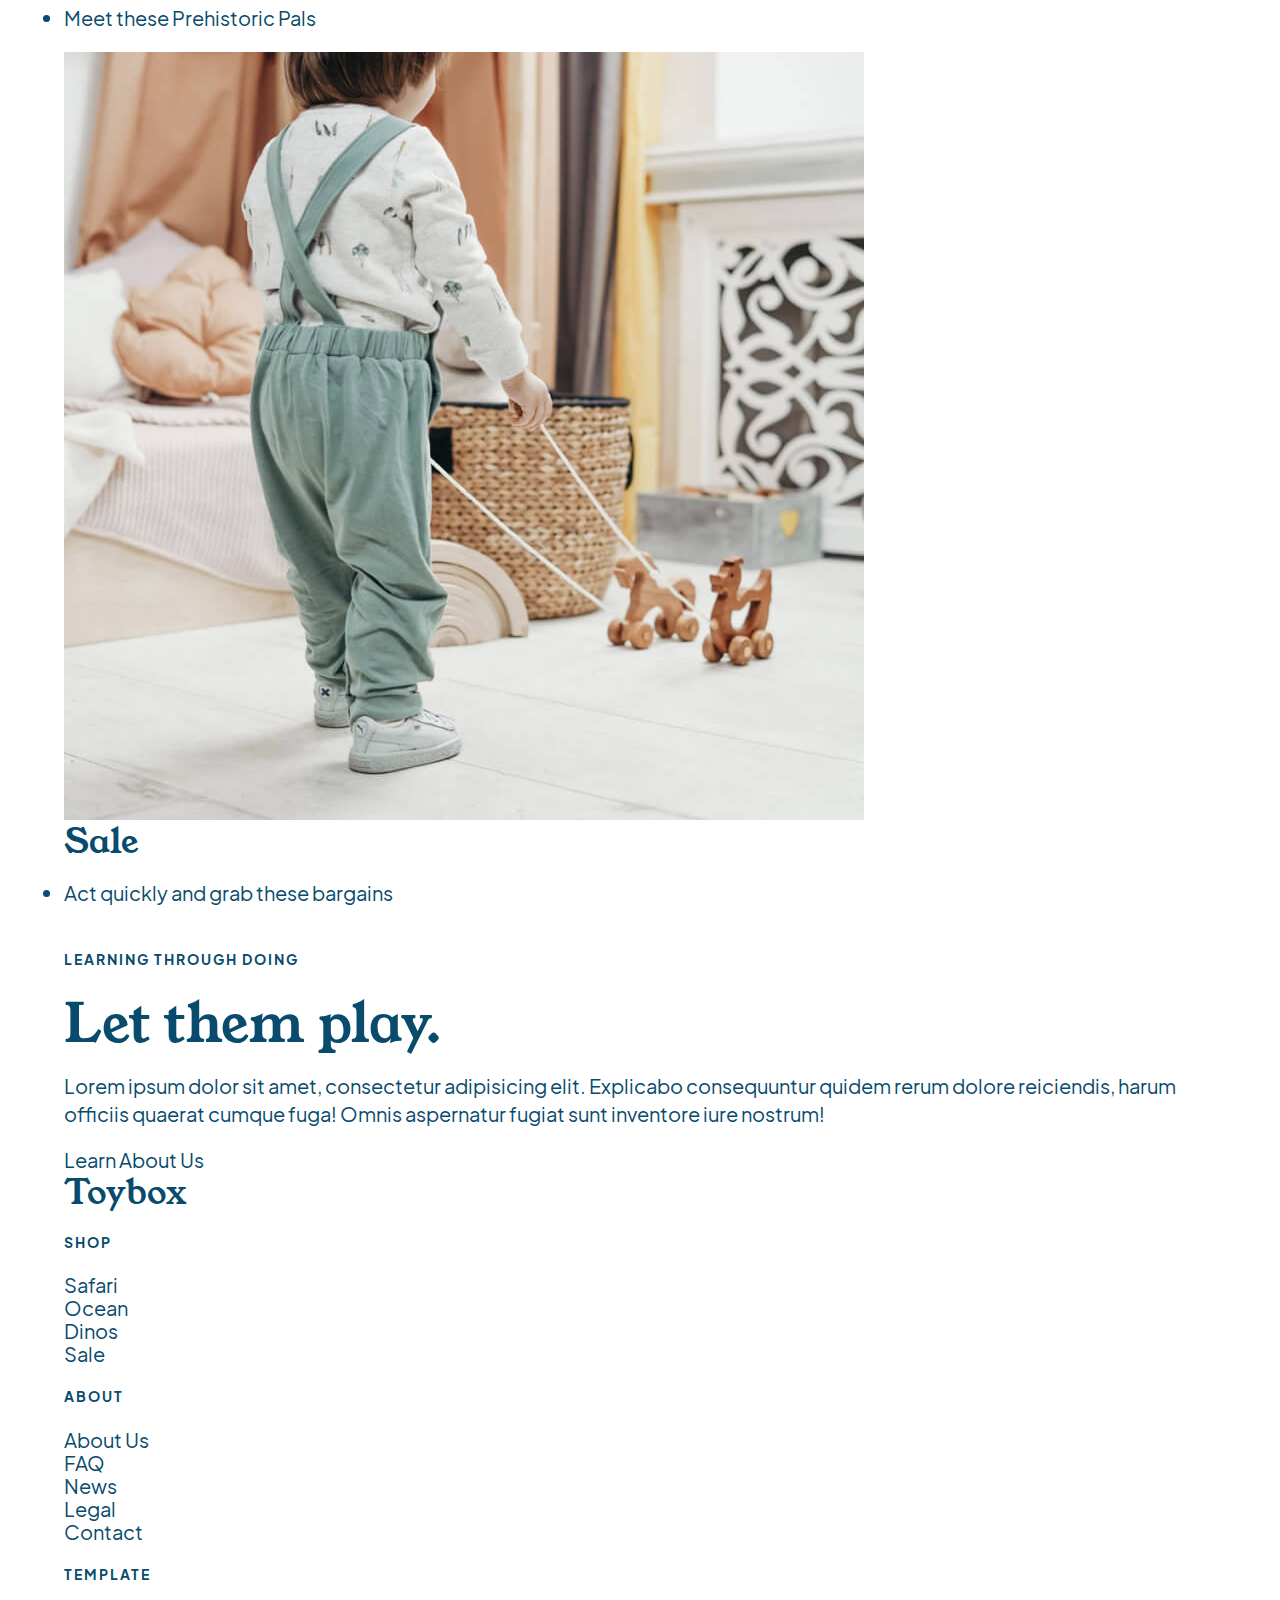
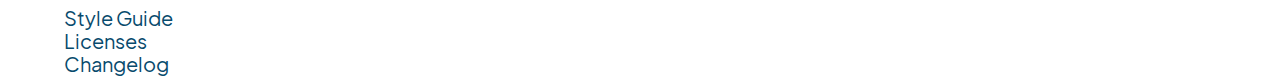
==== commit f916d941: "Added baseStyles partial, added styling for general items on page." ====
--- a/index.html
+++ b/index.html
@@ -141,7 +141,7 @@
 						consequuntur quidem rerum dolore reiciendis, harum officiis quaerat
 						cumque fuga! Omnis aspernatur fugiat sunt inventore iure nostrum!
 					</p>
-					<a href="#">Learn About Us</a>
+					<a href="#" class="secondaryButton">Learn About Us</a>
 				</div>
 			</section>
 			<!--END .play -->
--- a/styles/styles.css
+++ b/styles/styles.css
@@ -314,4 +314,90 @@
 h3,
 h4 {
   font-family: "Young Serif";
+  color: #084b6d;
+  margin: 0;
+}
+
+h1 {
+  font-size: 28px;
+  font-size: 1.4rem;
+}
+
+h2 {
+  font-size: 40px;
+  font-size: 2rem;
+  margin-bottom: 18px;
+}
+
+h3 {
+  font-size: 54px;
+  font-size: 2.7rem;
+}
+
+h4 {
+  font-size: 34px;
+  font-size: 1.7rem;
+}
+
+h5 {
+  font-size: 14px;
+  font-size: 0.7rem;
+  text-transform: uppercase;
+  letter-spacing: 0.1rem;
+}
+
+p {
+  line-height: 1.4rem;
+}
+p.smallCopy {
+  font-size: 14px;
+  font-size: 0.7rem;
+  font-weight: bold;
+  margin: 0;
+}
+
+a {
+  text-decoration: none;
+  color: inherit;
+  -webkit-transition: 0.3s;
+  transition: 0.3s;
+}
+
+.wrapper {
+  max-width: 1280px;
+  width: 90%;
+  margin: 0 auto;
+}
+
+ul {
+  list-style: none;
+  margin: 0;
+  padding: 0;
+}
+
+img {
+  width: 100%;
+  display: block;
+}
+
+button {
+  background-color: transparent;
+  border: none;
+  cursor: pointer;
+  padding: 15px;
+}
+
+a {
+  display: inline-block;
+}
+a.button {
+  border: 2px solid #084b6d;
+  font-size: 14px;
+  font-size: 0.7rem;
+  font-weight: bold;
+  padding: 15px 32px;
+}
+a.button:hover, a.button:focus {
+  background-color: #084b6d;
+  color: #fff;
 }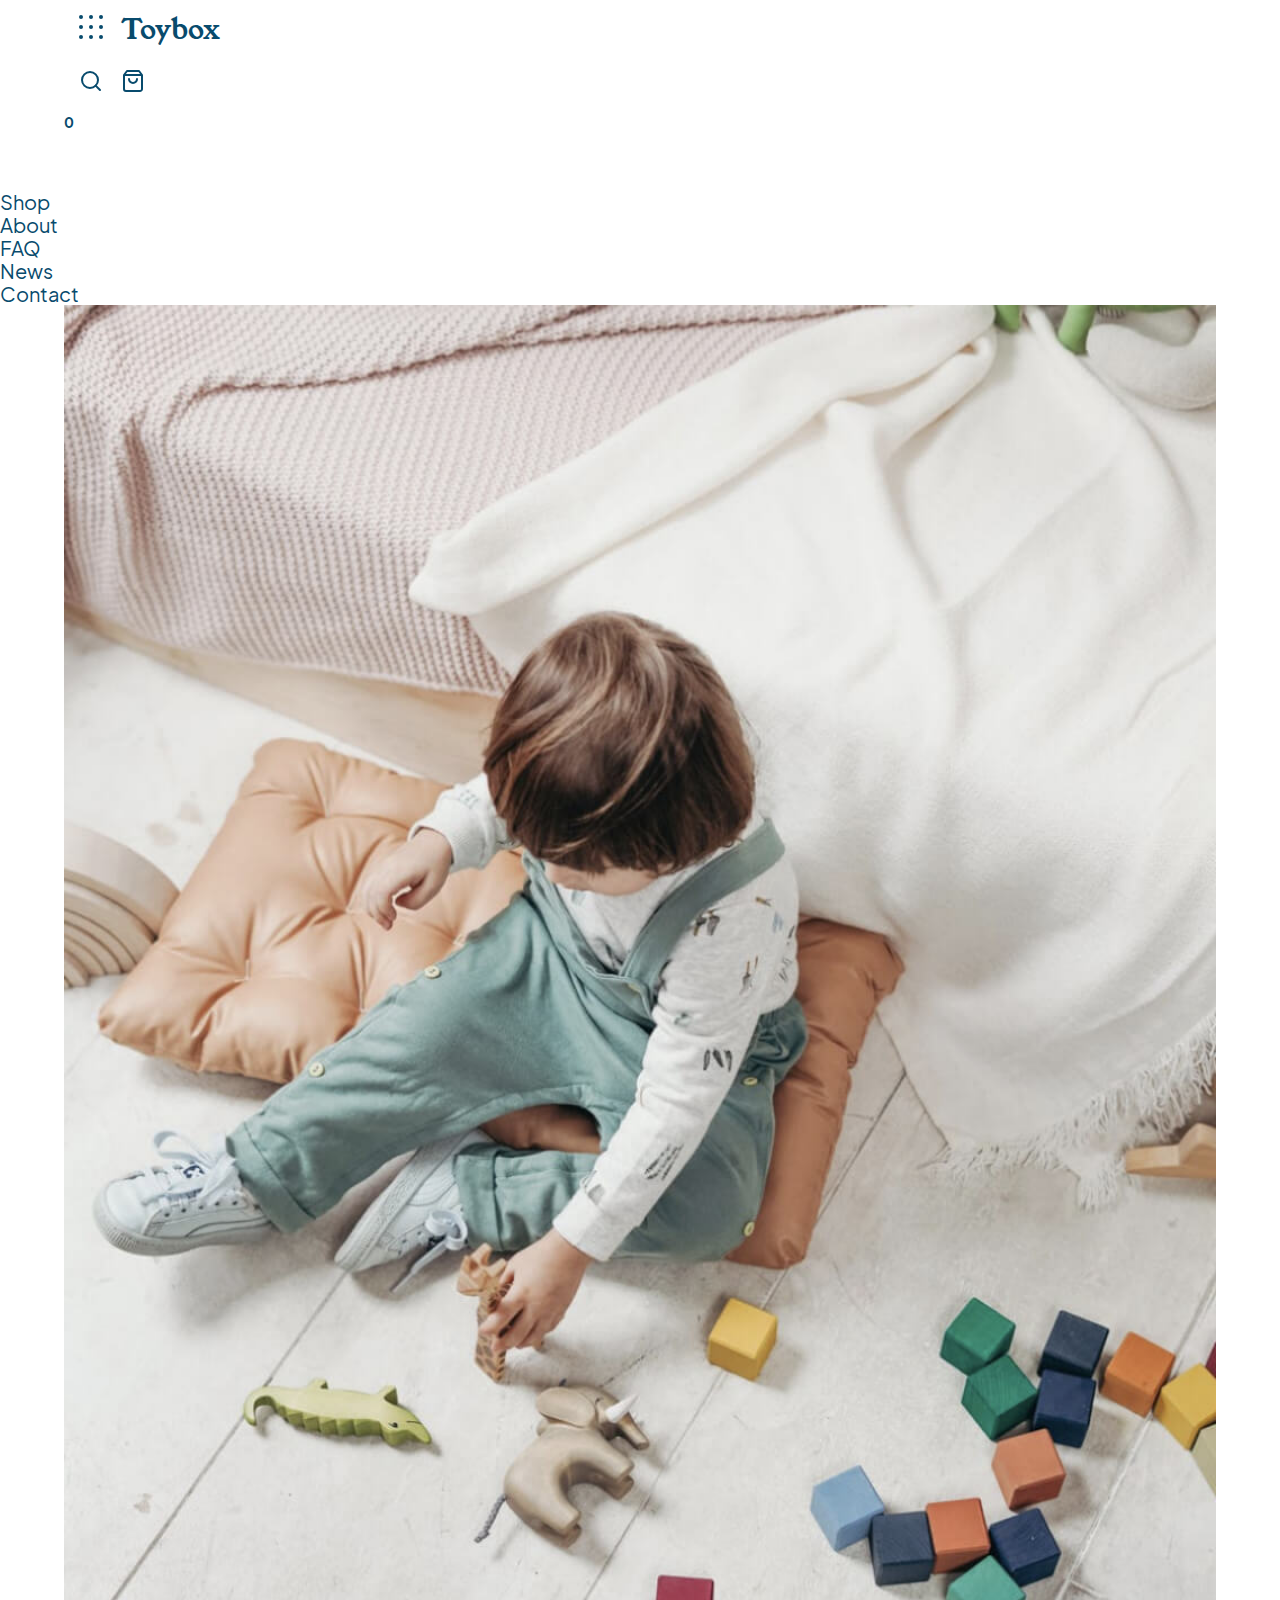
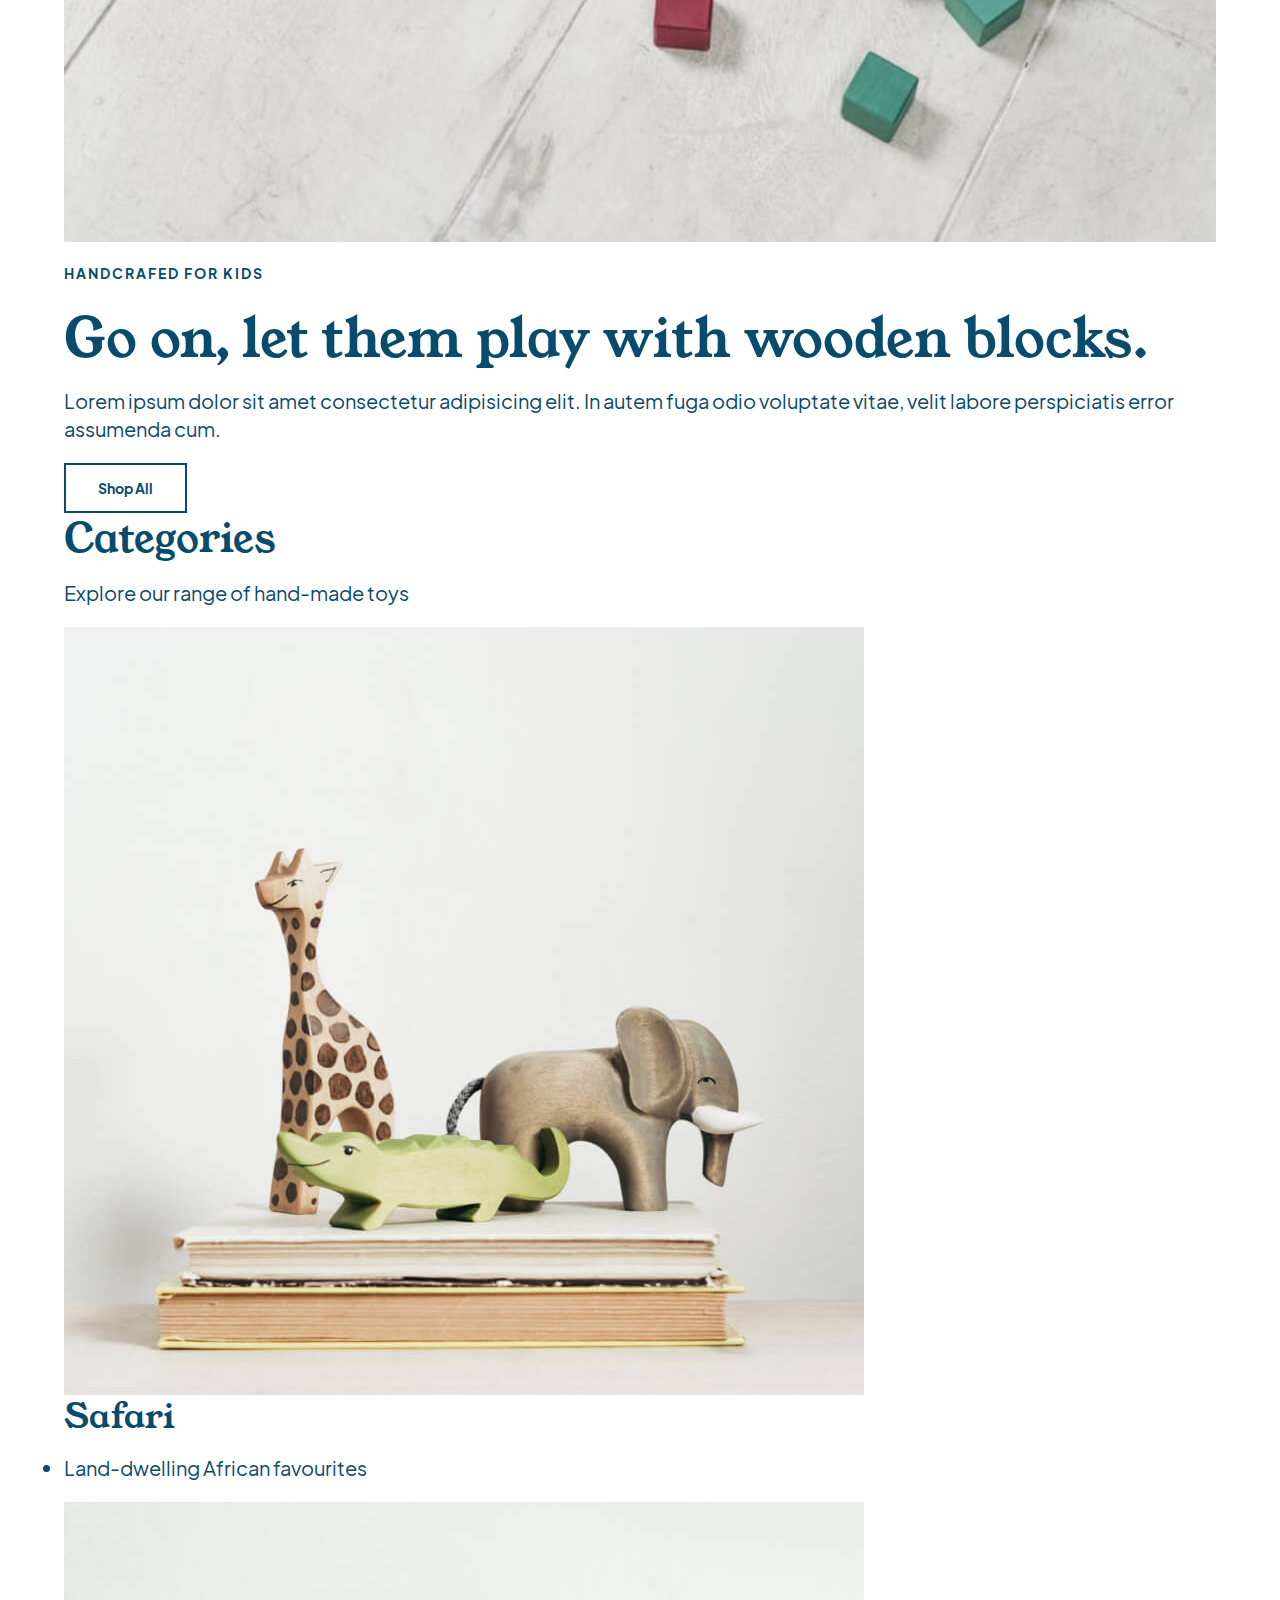
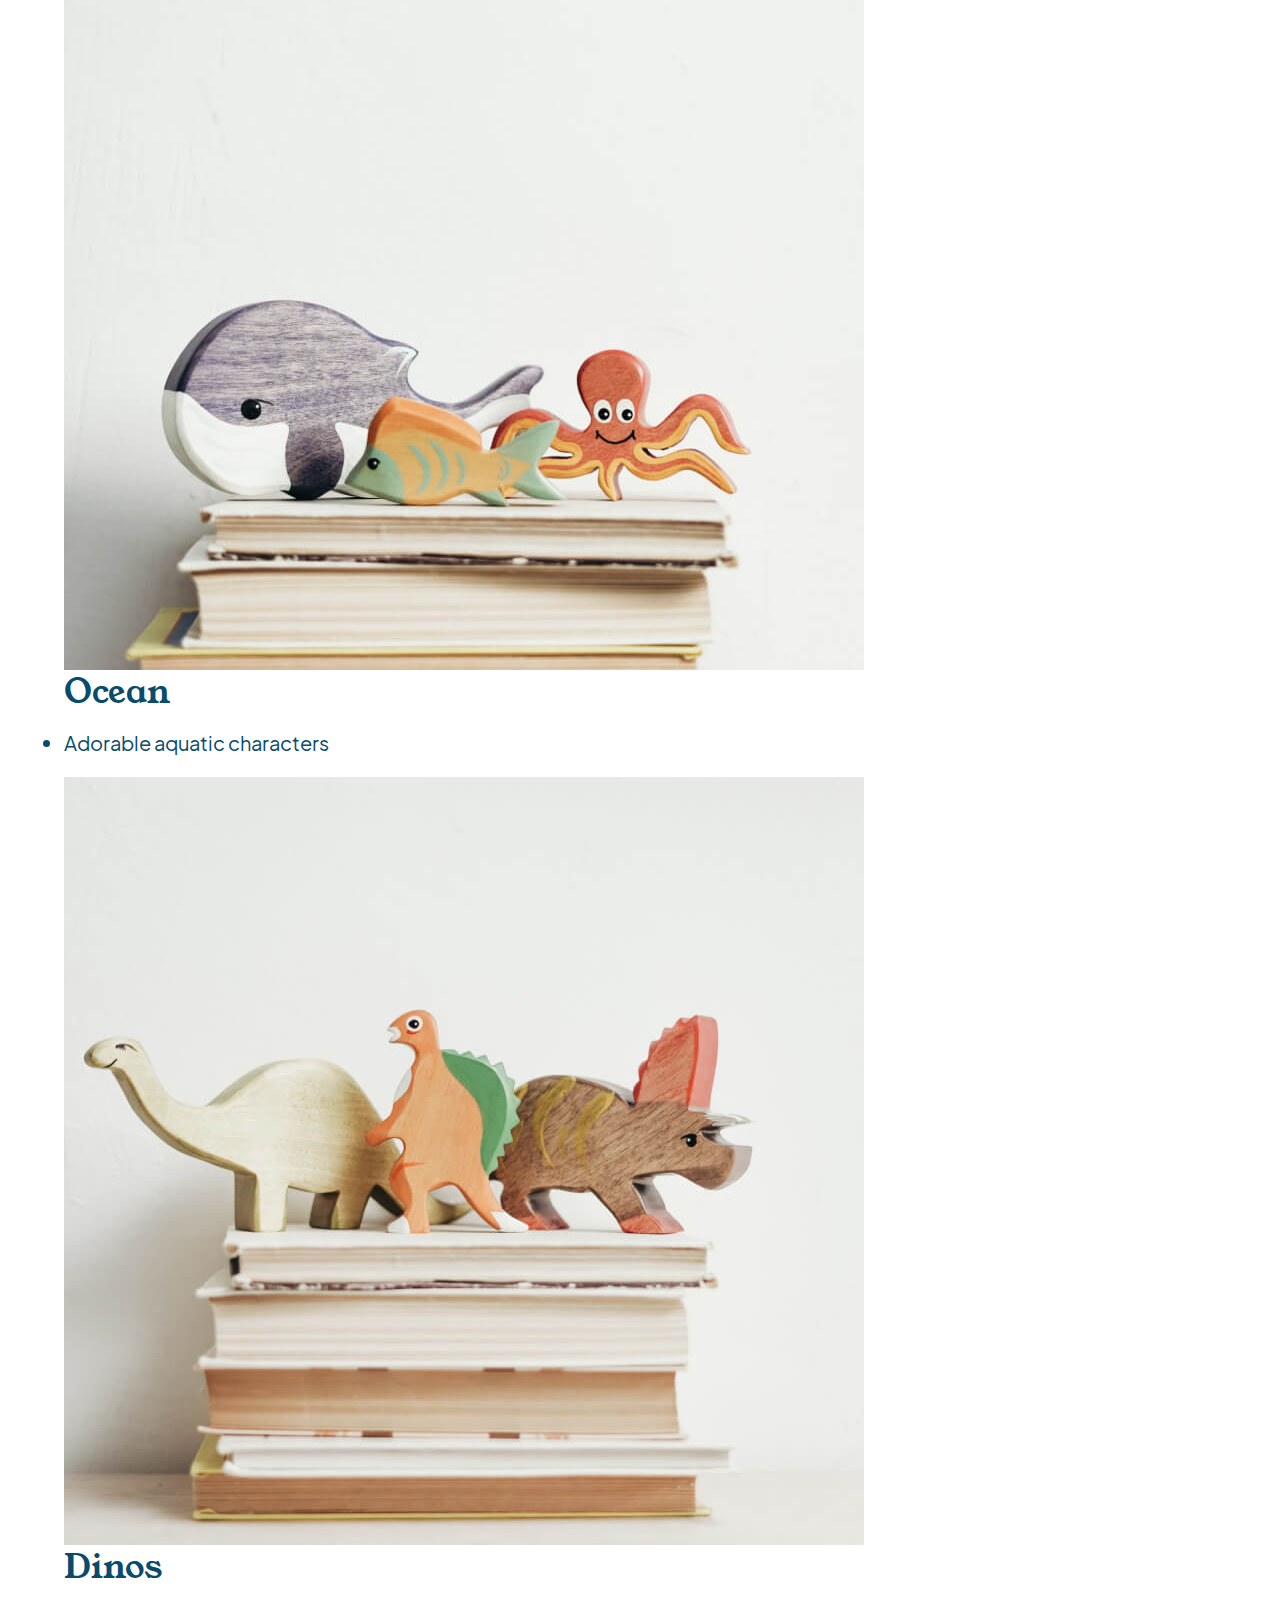
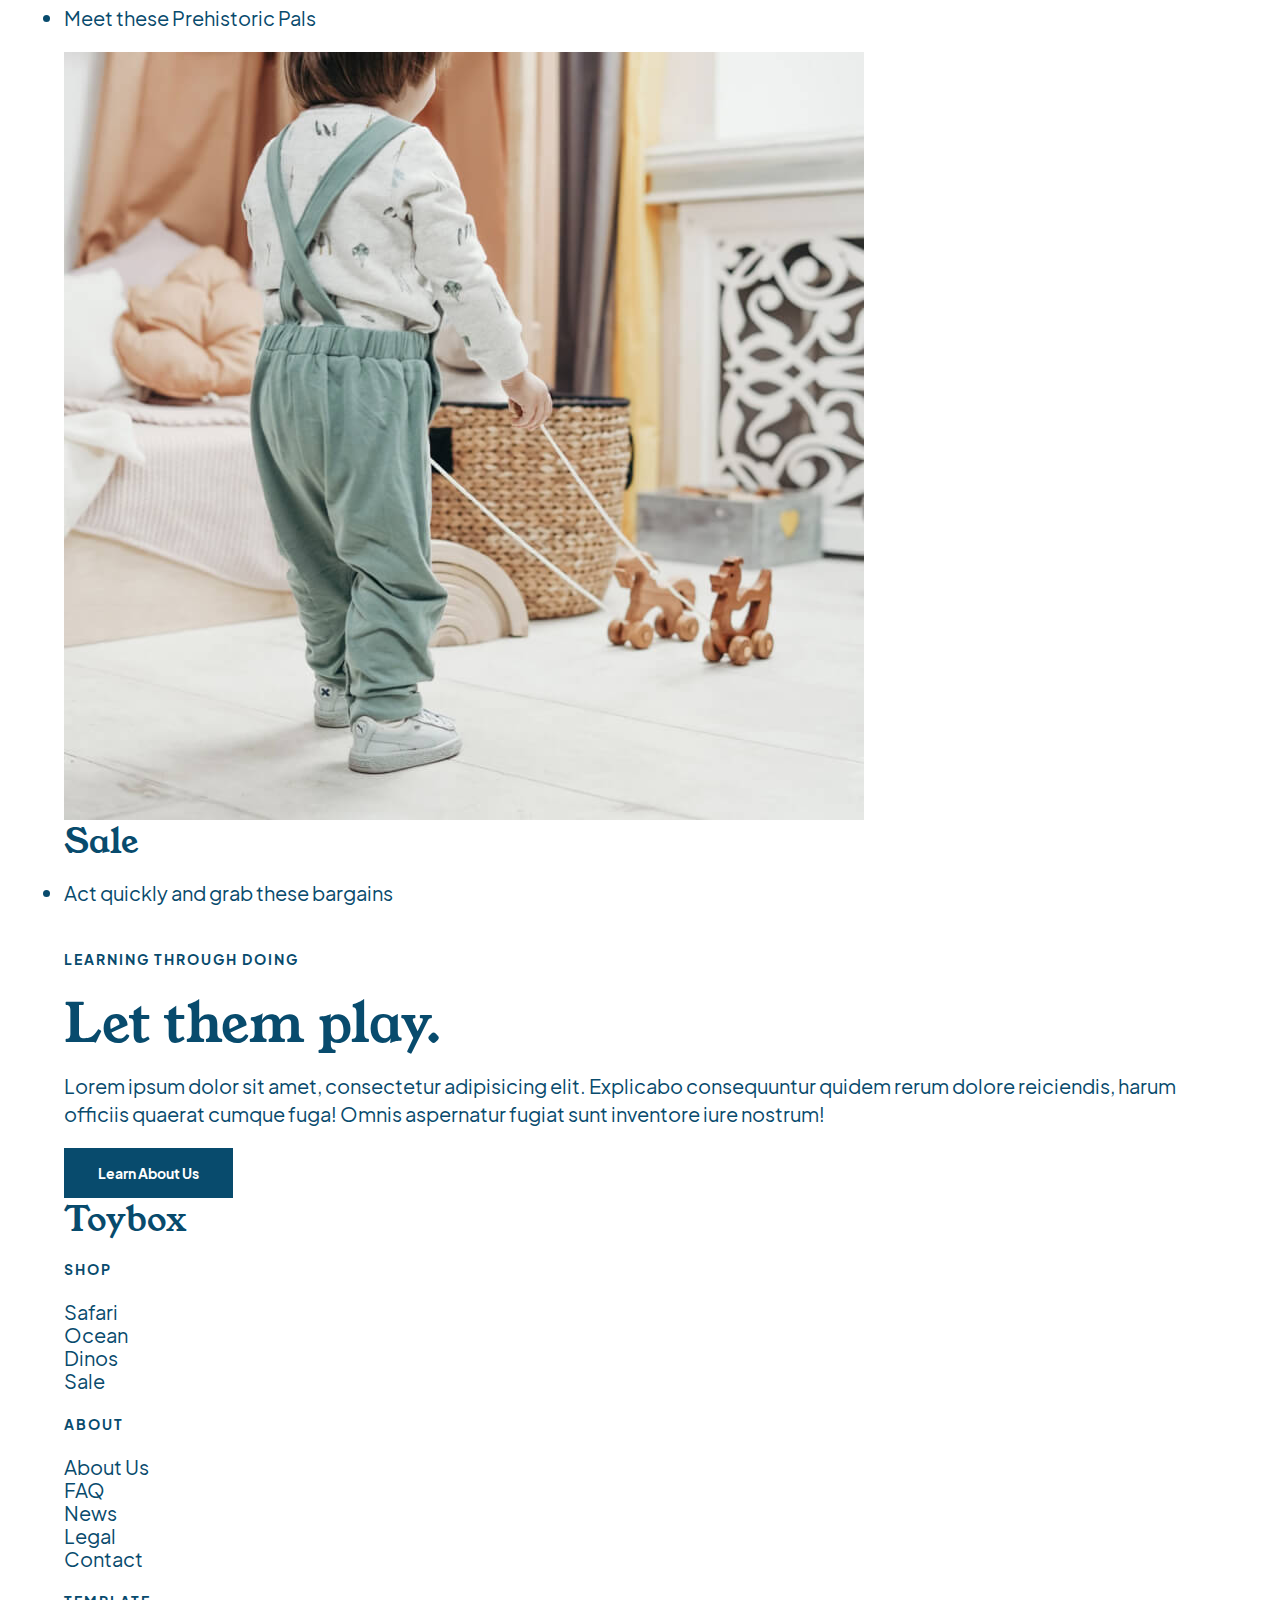
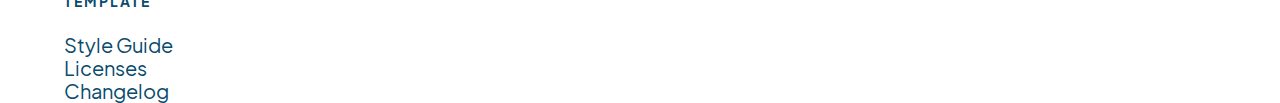
==== commit 25a04a03: "Added secondaryButton styles" ====
--- a/index.html
+++ b/index.html
@@ -141,7 +141,7 @@
 						consequuntur quidem rerum dolore reiciendis, harum officiis quaerat
 						cumque fuga! Omnis aspernatur fugiat sunt inventore iure nostrum!
 					</p>
-					<a href="#" class="secondaryButton">Learn About Us</a>
+					<a href="#" class="button secondaryButton">Learn About Us</a>
 				</div>
 			</section>
 			<!--END .play -->
--- a/styles/styles.css
+++ b/styles/styles.css
@@ -400,4 +400,12 @@
 a.button:hover, a.button:focus {
   background-color: #084b6d;
   color: #fff;
+}
+a.secondaryButton {
+  background-color: #084b6d;
+  color: #fff;
+}
+a.secondaryButton:hover, a.secondaryButton:focus {
+  background-color: #fff;
+  color: #084b6d;
 }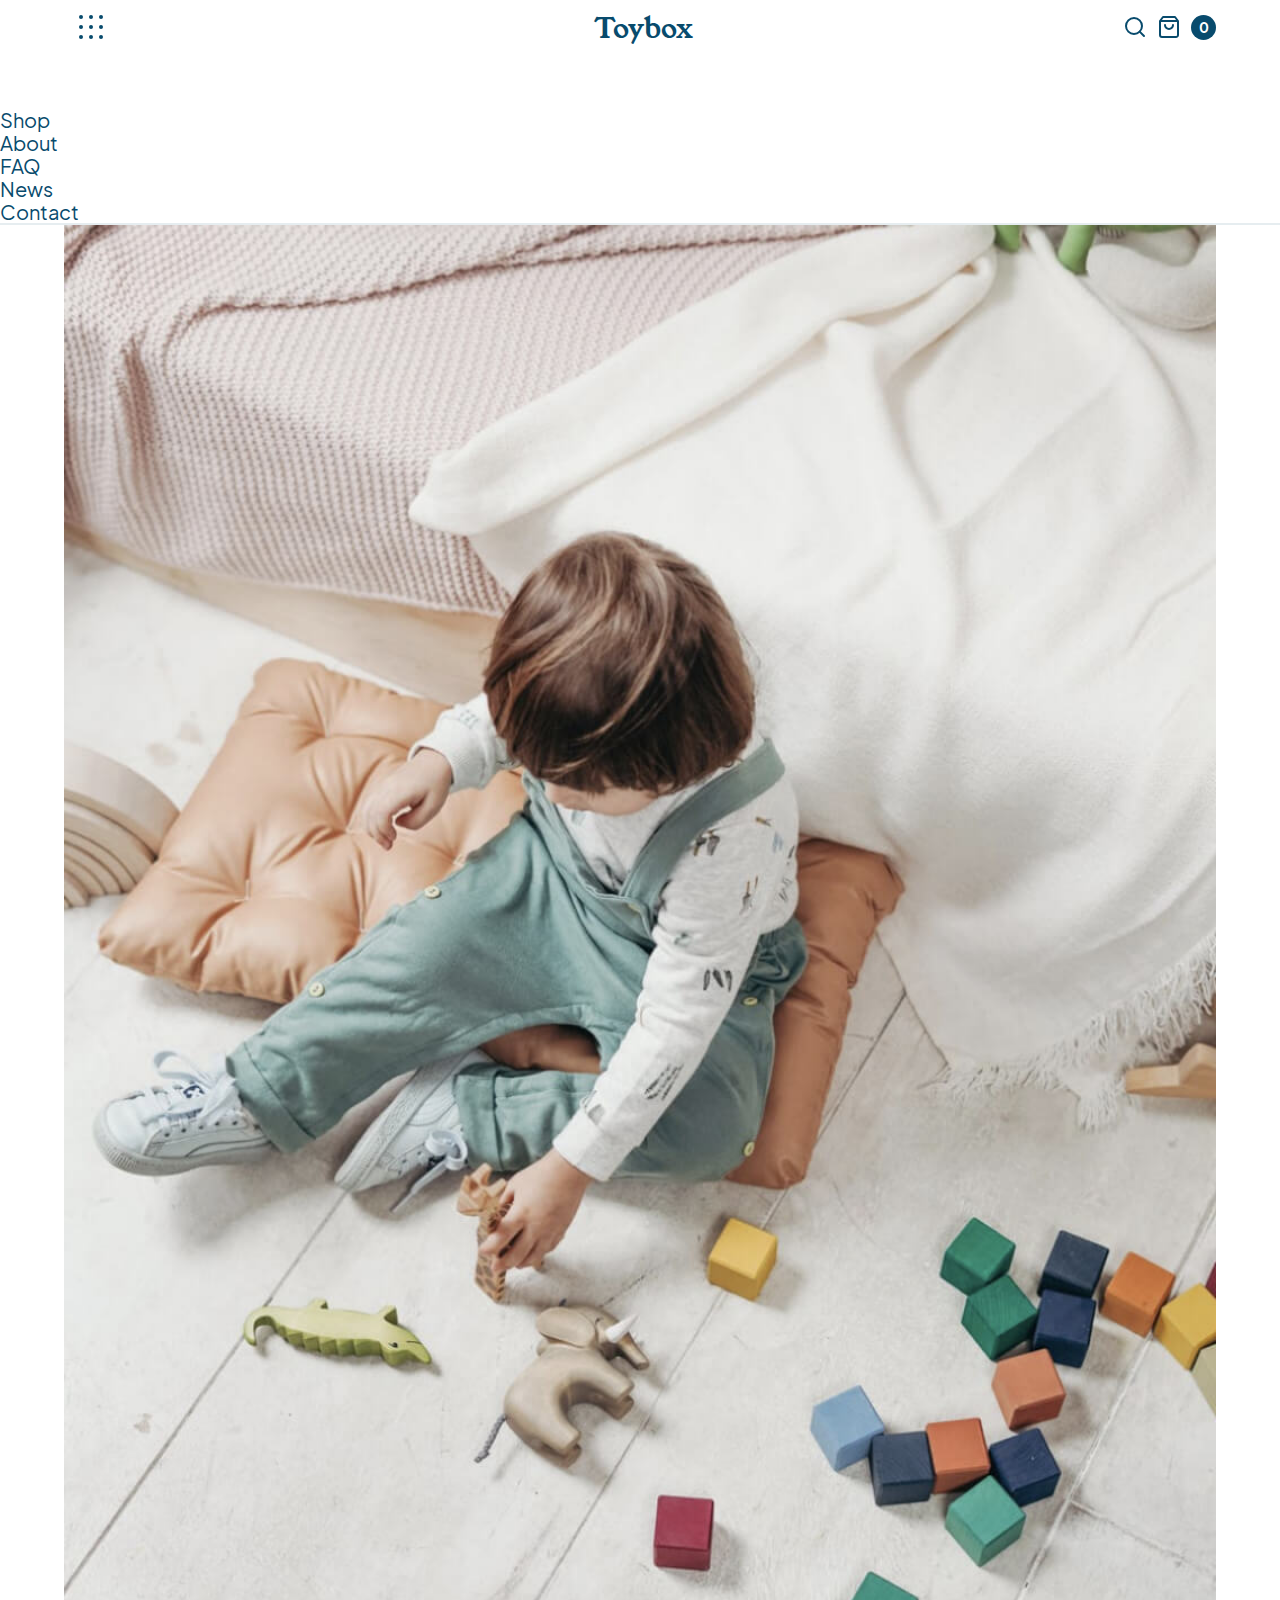
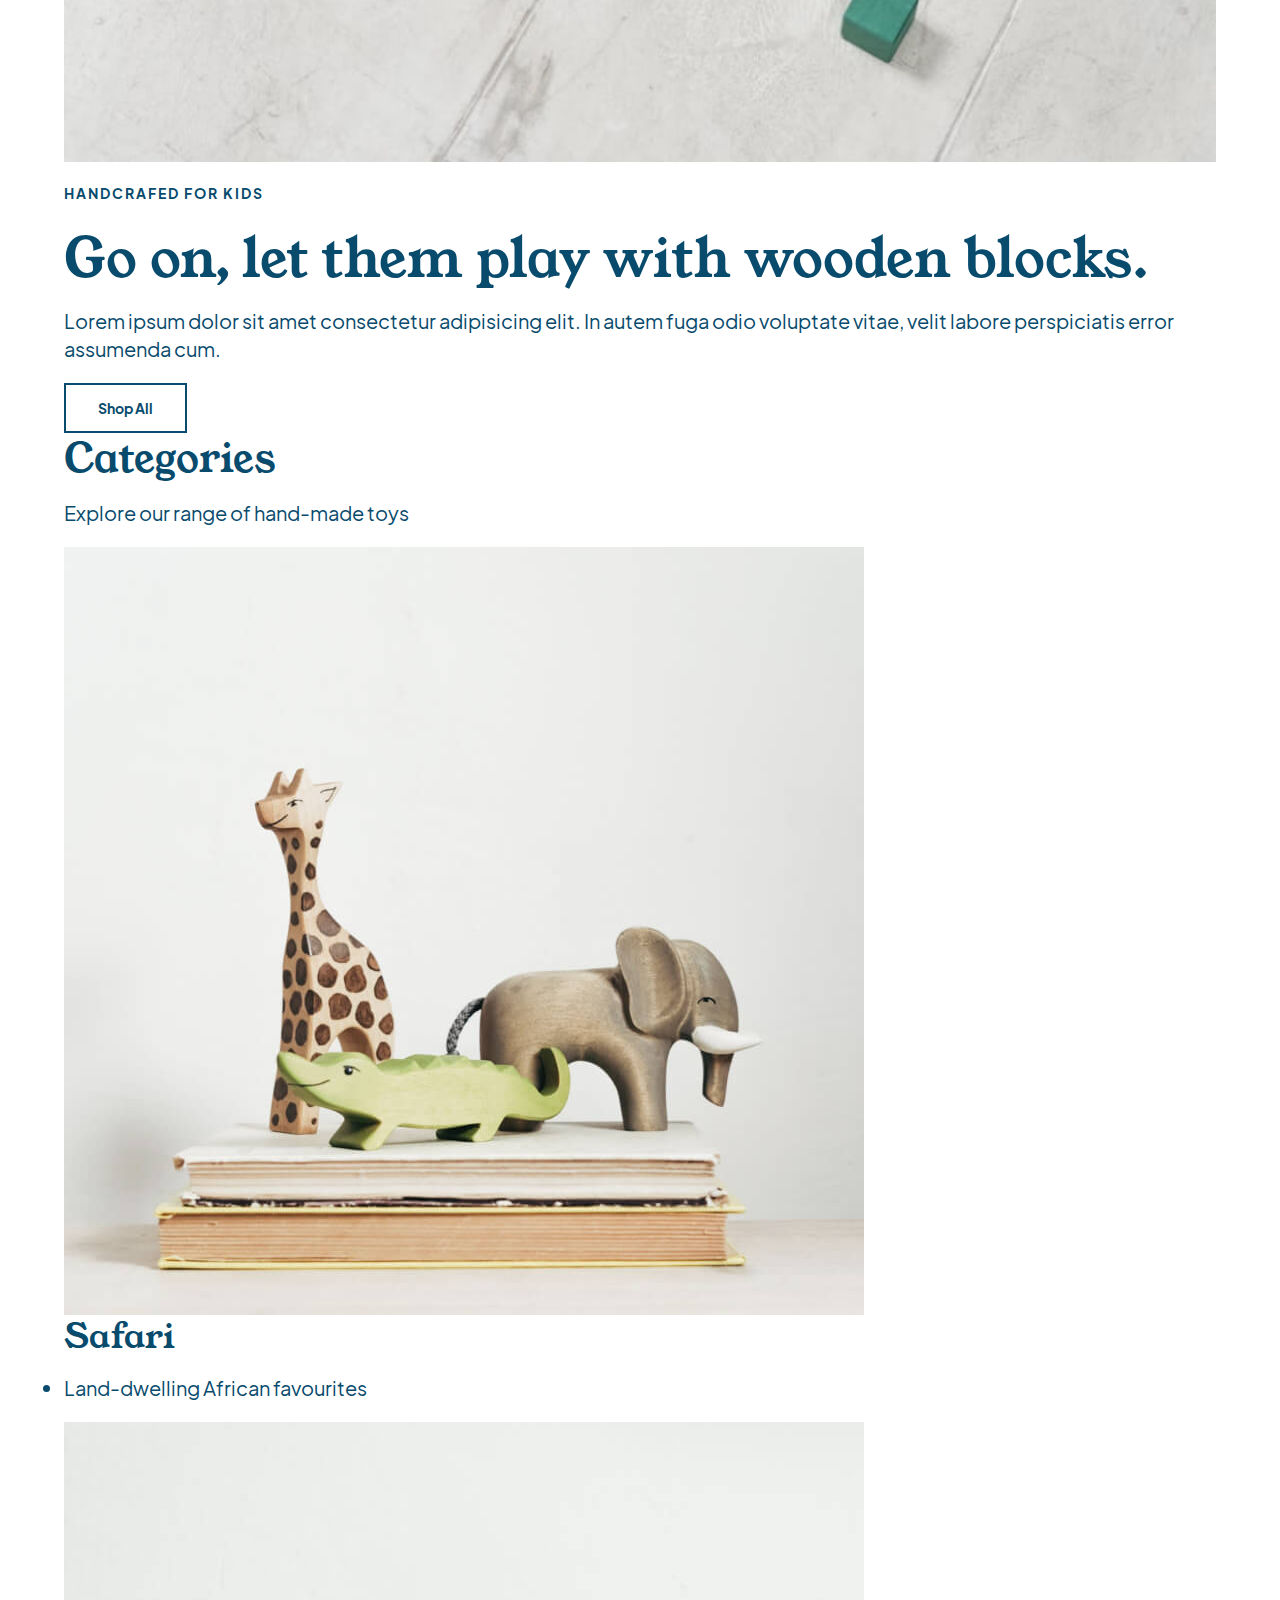
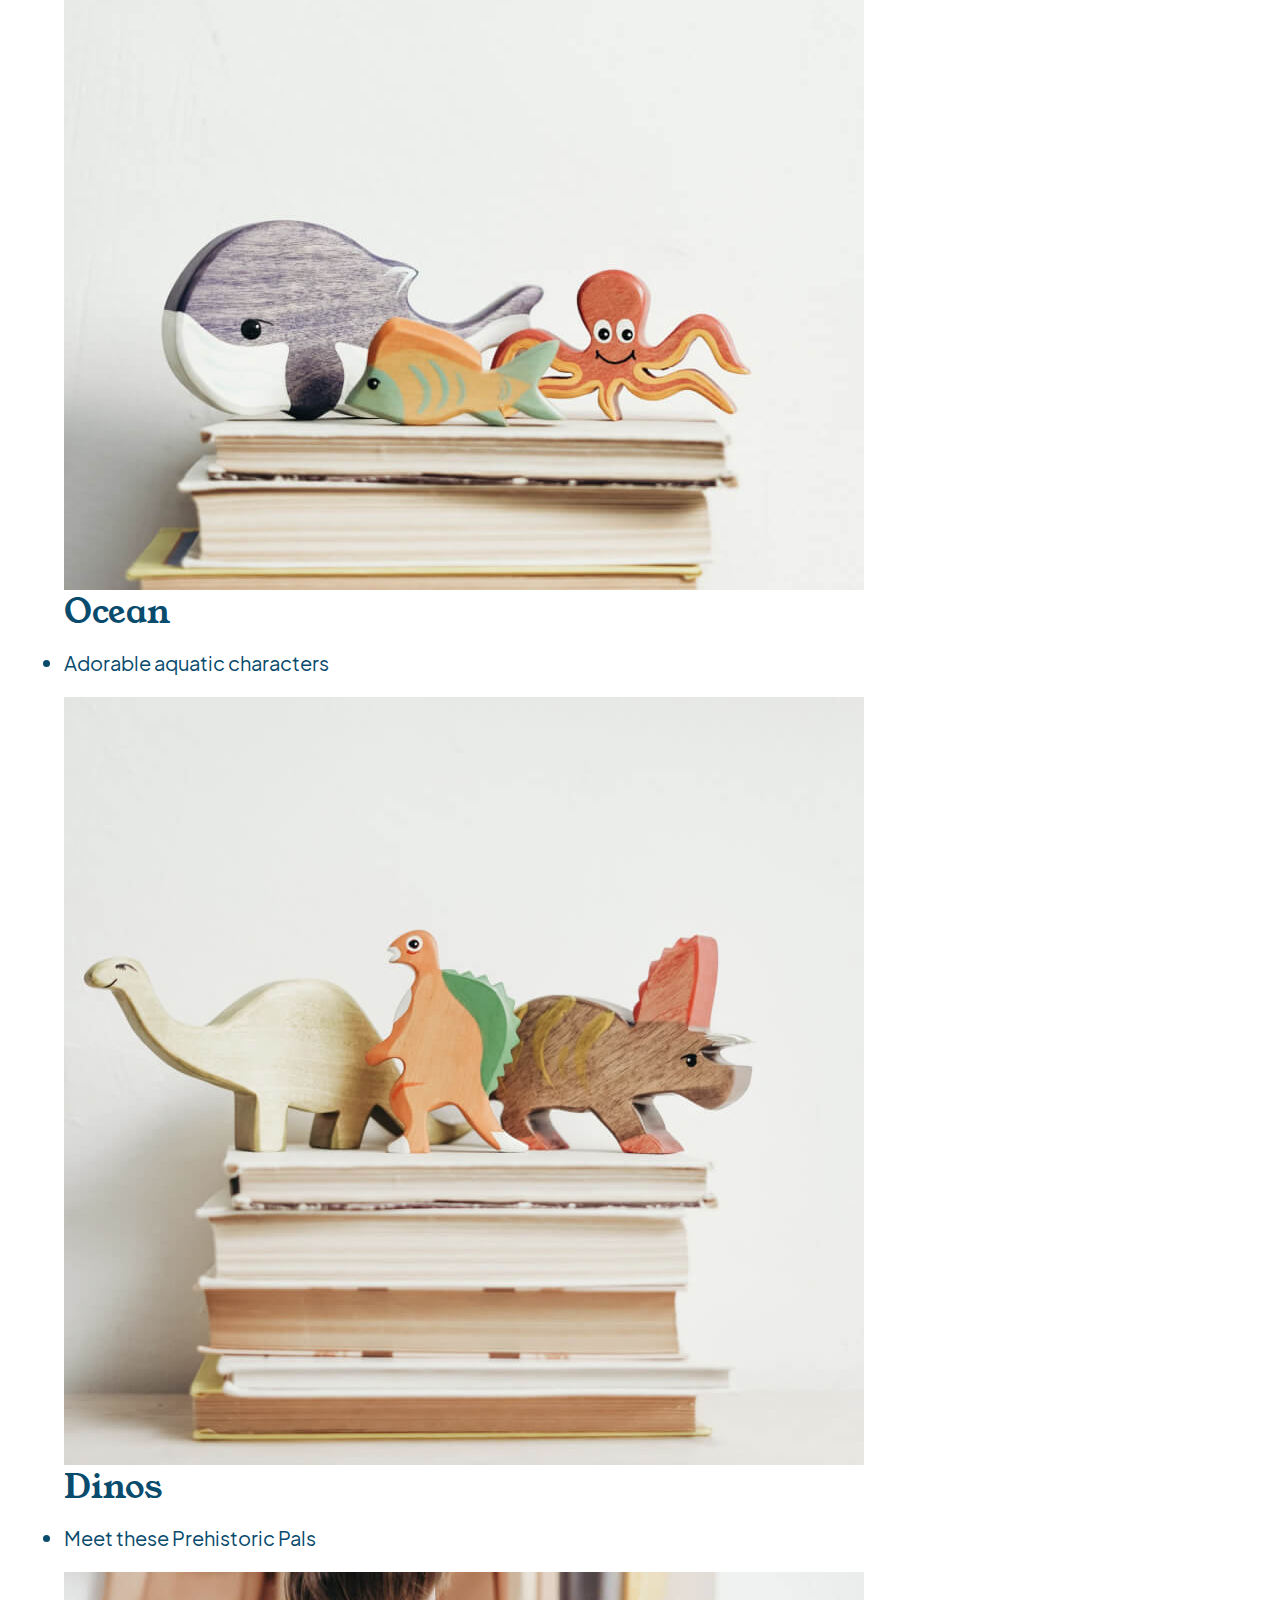
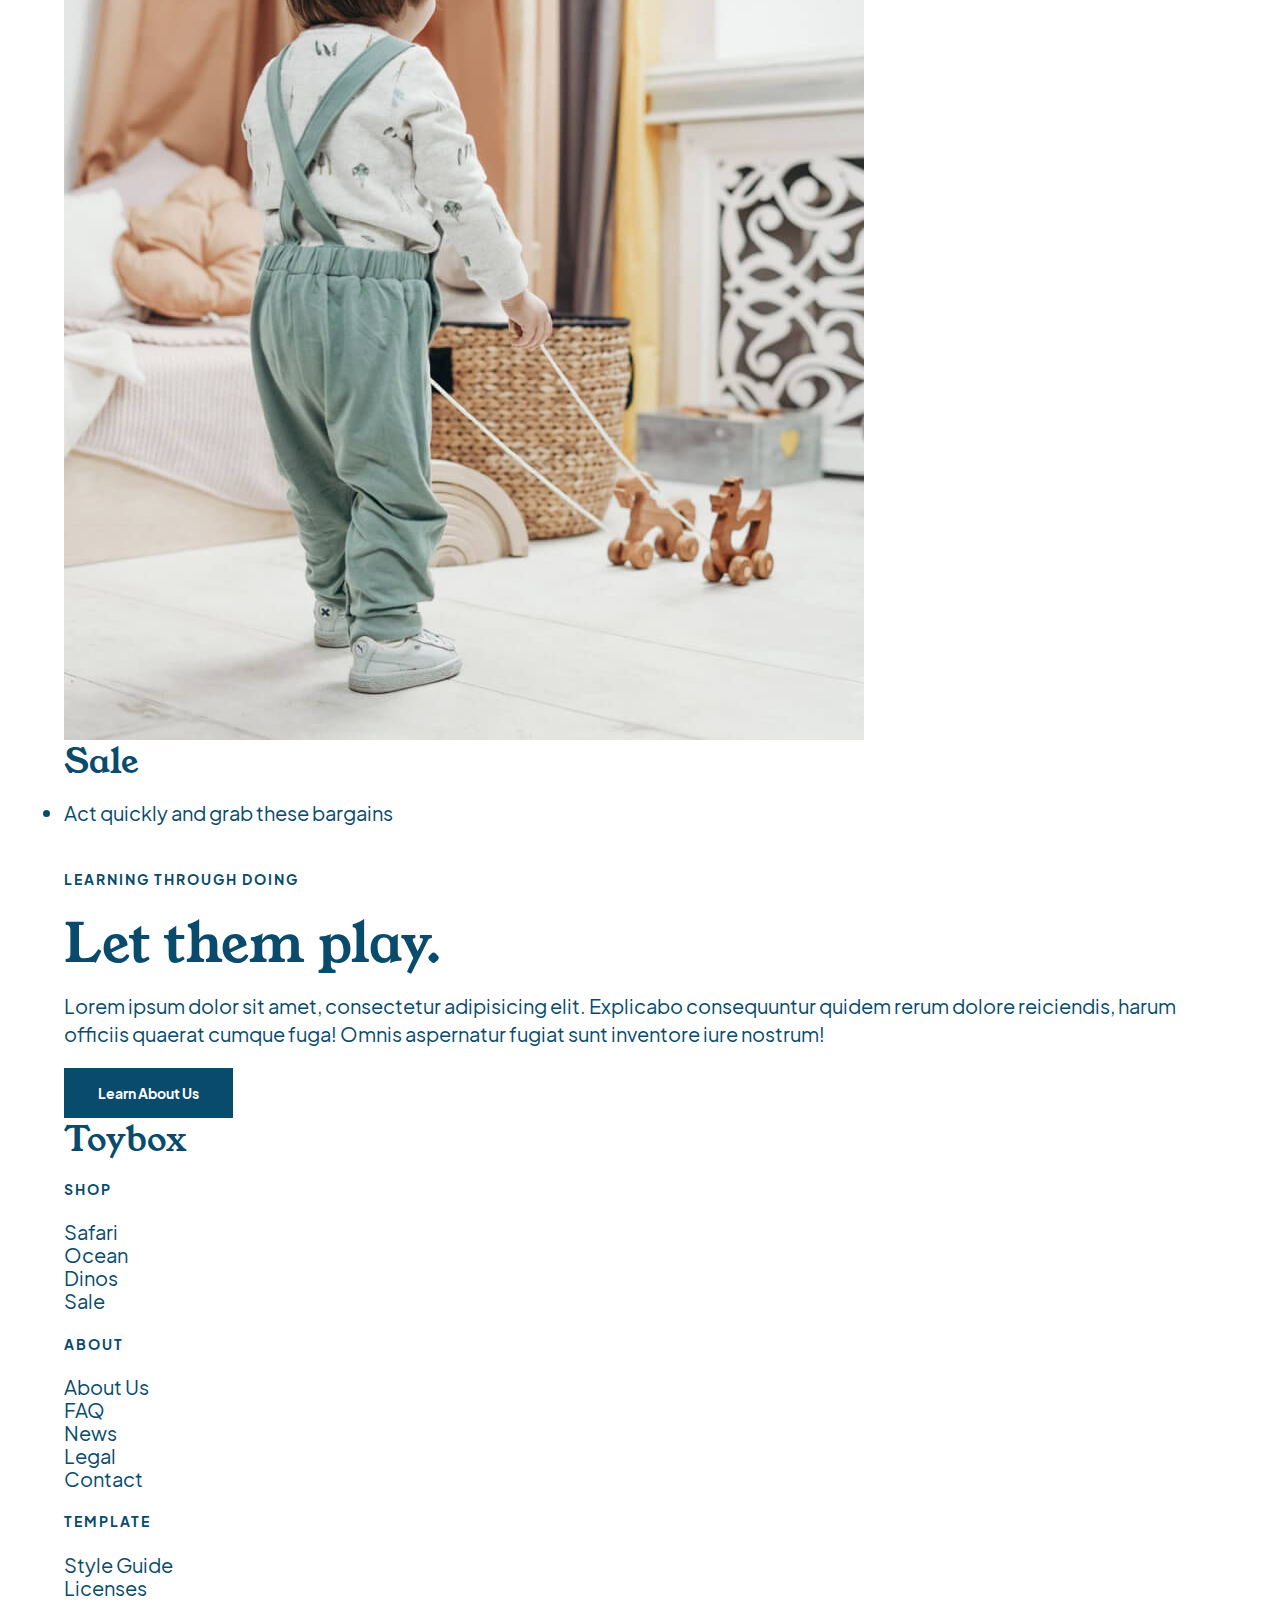
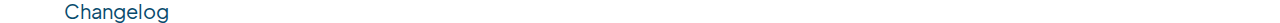
==== commit 63657e5f: "Added nav partial, finished styling nav bar" ====
--- a/index.html
+++ b/index.html
@@ -10,7 +10,7 @@
 	<body>
 		<a href="#mainContent" class="skipLink">Skip to the main content.</a>
 
-		<nav class="navbar">
+		<nav class="navBar">
 			<div class="wrapper">
 				<button class="meanuIcon">
 					<img src="./assets/menu-button.svg" alt="open slide-out menu" />
--- a/styles/styles.css
+++ b/styles/styles.css
@@ -408,4 +408,55 @@
 a.secondaryButton:hover, a.secondaryButton:focus {
   background-color: #fff;
   color: #084b6d;
+}
+
+.navBar {
+  position: sticky;
+  top: 0;
+  background-color: #fff;
+  border-bottom: 2px solid rgba(8, 75, 109, 0.1);
+  z-index: 10;
+}
+.navBar .wrapper {
+  display: -webkit-box;
+  display: -ms-flexbox;
+  display: flex;
+  -webkit-box-pack: justify;
+      -ms-flex-pack: justify;
+          justify-content: space-between;
+  -webkit-box-align: center;
+      -ms-flex-align: center;
+          align-items: center;
+}
+.navBar .searchCart {
+  display: -webkit-box;
+  display: -ms-flexbox;
+  display: flex;
+  -webkit-box-align: center;
+      -ms-flex-align: center;
+          align-items: center;
+}
+.navBar .bag,
+.navBar .menuIcon {
+  padding: 10px 5px;
+}
+.navBar .counter {
+  background-color: #084b6d;
+  color: #fff;
+  width: 25px;
+  height: 25px;
+  border-radius: 50%;
+  display: -webkit-box;
+  display: -ms-flexbox;
+  display: flex;
+  -webkit-box-pack: center;
+      -ms-flex-pack: center;
+          justify-content: center;
+  -webkit-box-align: center;
+      -ms-flex-align: center;
+          align-items: center;
+  margin-left: 5px;
+}
+.navBar .logo {
+  margin-left: 50px;
 }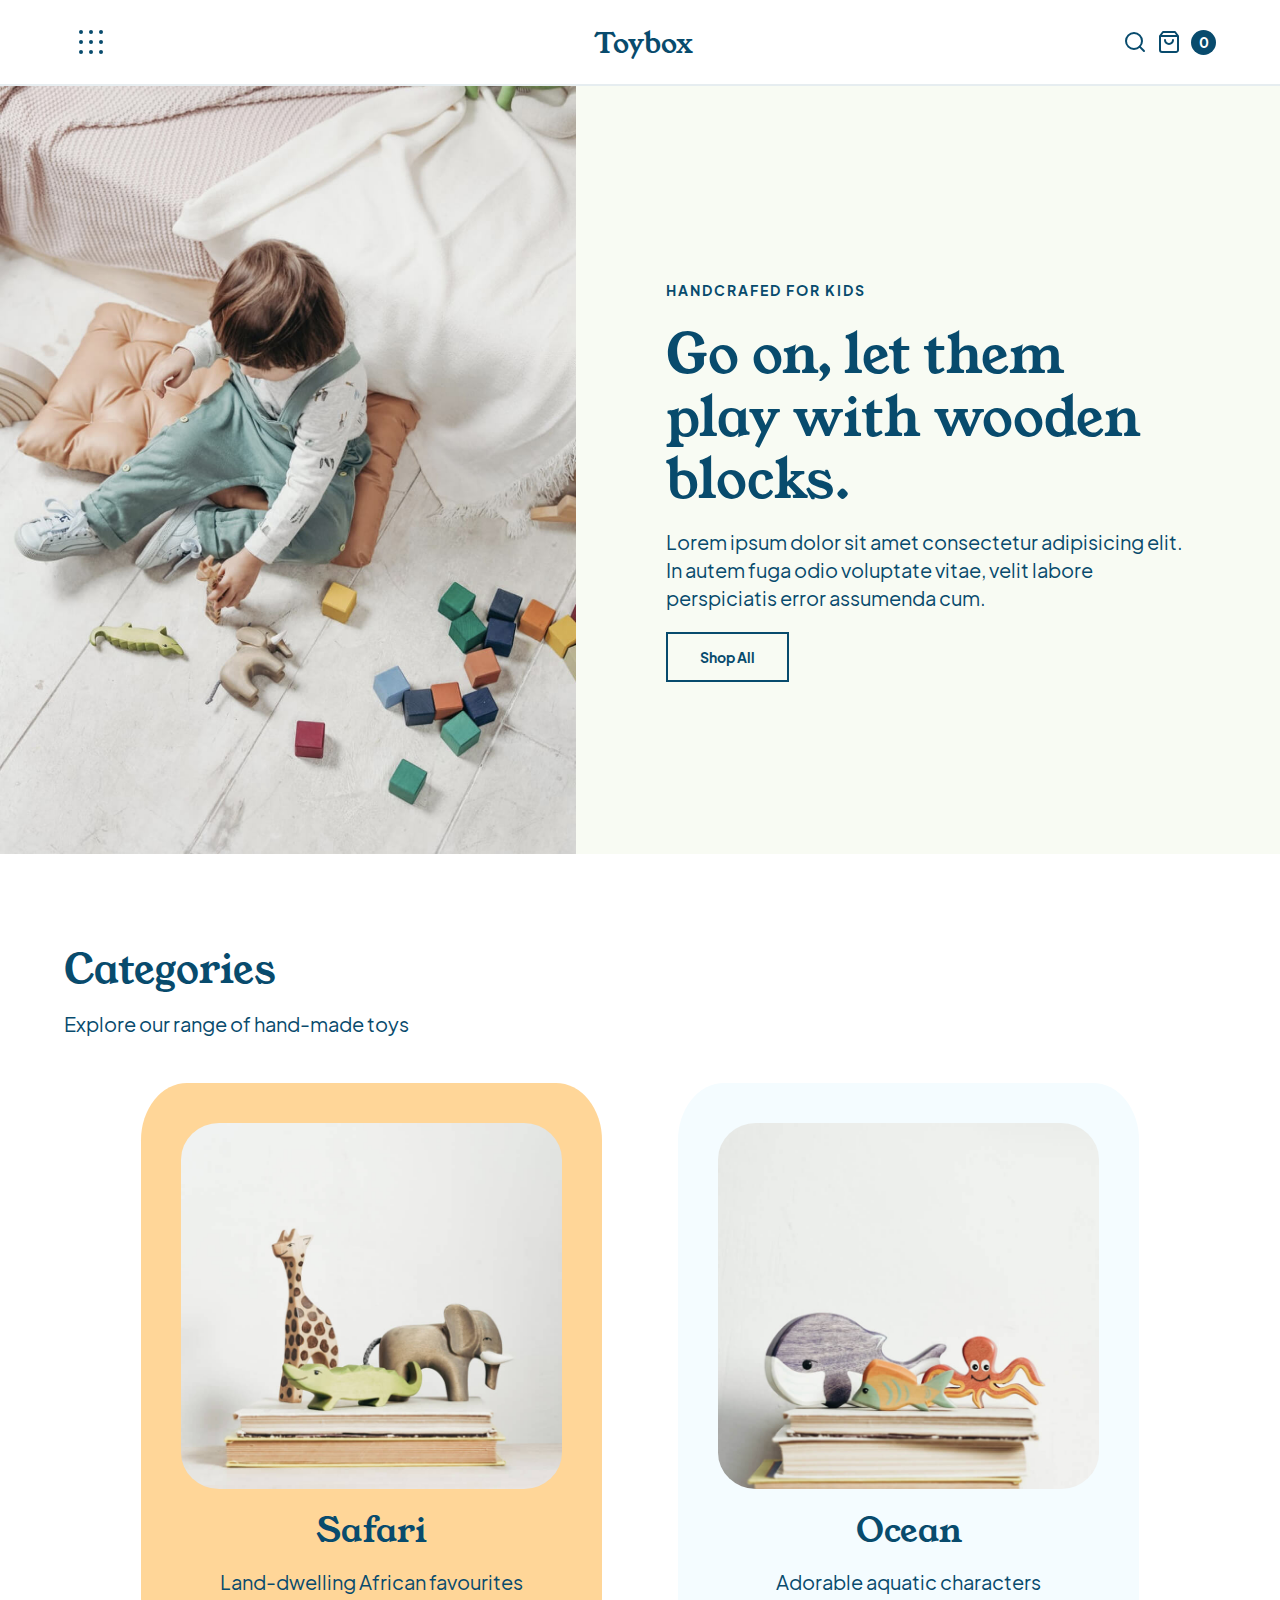
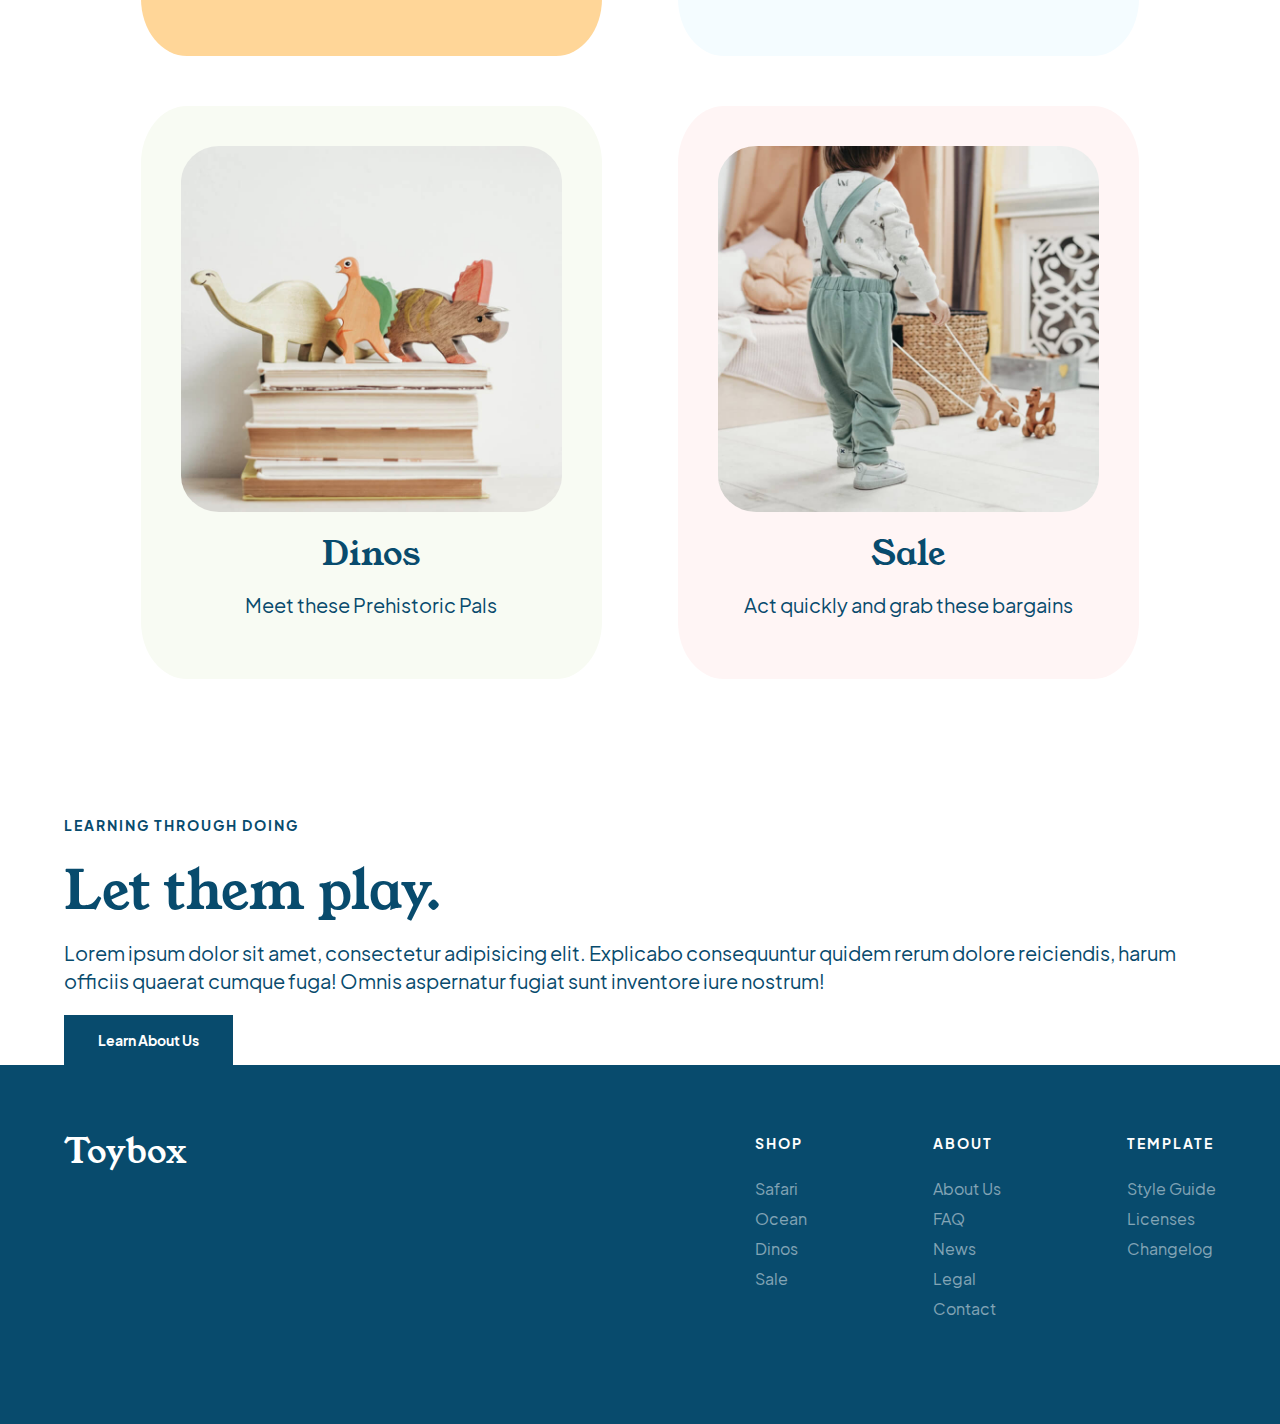
==== commit 36ffd389: "Finished styling categories section" ====
--- a/index.html
+++ b/index.html
@@ -87,47 +87,48 @@
 				<div class="wrapper">
 					<h2>Categories</h2>
 					<p>Explore our range of hand-made toys</p>
-
-					<li class="item item1">
-						<a href="">
-							<img
-								src="./assets/safari-trio.jpg"
-								alt="wooden giraffe, elephant, and aligator."
-							/>
-							<h4>Safari</h4>
-							<p>Land-dwelling African favourites</p>
-						</a>
-					</li>
-					<li class="item item2">
-						<a href="">
-							<img
-								src="./assets/ocean-trio.jpg"
-								alt="wooden whale, fish and octopus."
-							/>
-							<h4>Ocean</h4>
-							<p>Adorable aquatic characters</p>
-						</a>
-					</li>
-					<li class="item item3">
-						<a href="">
-							<img
-								src="./assets/dino-trio.jpg"
-								alt="Group of 3 wooden dinosaurs. "
-							/>
-							<h4>Dinos</h4>
-							<p>Meet these Prehistoric Pals</p>
-						</a>
-					</li>
-					<li class="item item4">
-						<a href="">
-							<img
-								src="./assets/sale.jpg"
-								alt="Child pulling 2 small rocking horses"
-							/>
-							<h4>Sale</h4>
-							<p>Act quickly and grab these bargains</p>
-						</a>
-					</li>
+					<ul class="categoryGallery">
+						<li class="item item1">
+							<a href="">
+								<img
+									src="./assets/safari-trio.jpg"
+									alt="wooden giraffe, elephant, and aligator."
+								/>
+								<h4>Safari</h4>
+								<p>Land-dwelling African favourites</p>
+							</a>
+						</li>
+						<li class="item item2">
+							<a href="">
+								<img
+									src="./assets/ocean-trio.jpg"
+									alt="wooden whale, fish and octopus."
+								/>
+								<h4>Ocean</h4>
+								<p>Adorable aquatic characters</p>
+							</a>
+						</li>
+						<li class="item item3">
+							<a href="">
+								<img
+									src="./assets/dino-trio.jpg"
+									alt="Group of 3 wooden dinosaurs. "
+								/>
+								<h4>Dinos</h4>
+								<p>Meet these Prehistoric Pals</p>
+							</a>
+						</li>
+						<li class="item item4">
+							<a href="">
+								<img
+									src="./assets/sale.jpg"
+									alt="Child pulling 2 small rocking horses"
+								/>
+								<h4>Sale</h4>
+								<p>Act quickly and grab these bargains</p>
+							</a>
+						</li>
+					</ul>
 				</div>
 			</section>
 			<!--END .categories -->
--- a/styles/styles.css
+++ b/styles/styles.css
@@ -416,6 +416,7 @@
   background-color: #fff;
   border-bottom: 2px solid rgba(8, 75, 109, 0.1);
   z-index: 10;
+  padding: 15px 0;
 }
 .navBar .wrapper {
   display: -webkit-box;
@@ -459,4 +460,134 @@
 }
 .navBar .logo {
   margin-left: 50px;
+}
+
+.slideOutNav {
+  background-color: #084b6d;
+  color: #fff;
+  min-height: 100vh;
+  position: fixed;
+  top: 0;
+  padding: 30px 50px;
+  width: 100%;
+  max-width: 450px;
+  font-weight: bold;
+  display: -webkit-box;
+  display: -ms-flexbox;
+  display: flex;
+  -webkit-box-orient: vertical;
+  -webkit-box-direction: normal;
+      -ms-flex-direction: column;
+          flex-direction: column;
+  z-index: 20;
+  left: -450px;
+}
+.slideOutNav button {
+  -ms-flex-item-align: end;
+      align-self: flex-end;
+}
+.slideOutNav a {
+  line-height: 2.2rem;
+}
+.slideOutNav a:hover, .slideOutNav a:focus {
+  color: rgba(255, 255, 255, 0.6);
+}
+
+header {
+  display: -webkit-box;
+  display: -ms-flexbox;
+  display: flex;
+  -webkit-box-align: center;
+      -ms-flex-align: center;
+          align-items: center;
+  background-color: #f8fbf3;
+  -ms-flex-wrap: wrap;
+      flex-wrap: wrap;
+}
+header .headerImgContainer {
+  width: 45%;
+}
+header .headerContentContainer {
+  width: 55%;
+  padding: 0 90px;
+}
+
+.categories {
+  padding: 90px 0;
+}
+
+.categoryGallery {
+  display: -webkit-box;
+  display: -ms-flexbox;
+  display: flex;
+  -ms-flex-wrap: wrap;
+      flex-wrap: wrap;
+  -webkit-box-pack: space-evenly;
+      -ms-flex-pack: space-evenly;
+          justify-content: space-evenly;
+  text-align: center;
+}
+.categoryGallery .item1 {
+  background-color: #ffd698;
+}
+.categoryGallery .item2 {
+  background-color: #f4fcff;
+}
+.categoryGallery .item3 {
+  background-color: #f8fbf3;
+}
+.categoryGallery .item4 {
+  background-color: #fff5f5;
+}
+.categoryGallery .item {
+  width: 40%;
+  padding: 40px;
+  border-radius: 10%;
+  margin: 25px 0;
+}
+.categoryGallery .item a:hover, .categoryGallery .item a:focus {
+  -webkit-transform: scale(0.9);
+          transform: scale(0.9);
+}
+.categoryGallery .item img {
+  border-radius: 10%;
+  margin-bottom: 20px;
+}
+
+footer {
+  background-color: #084b6d;
+  color: #fff;
+  padding: 70px 0 100px;
+}
+footer h4 {
+  color: #fff;
+}
+footer h5 {
+  margin-top: 0;
+}
+footer .footerFlexContainer {
+  display: -webkit-box;
+  display: -ms-flexbox;
+  display: flex;
+  -webkit-box-pack: justify;
+      -ms-flex-pack: justify;
+          justify-content: space-between;
+}
+footer .footerNav {
+  display: -webkit-box;
+  display: -ms-flexbox;
+  display: flex;
+  -webkit-box-pack: justify;
+      -ms-flex-pack: justify;
+          justify-content: space-between;
+  width: 40%;
+}
+footer a {
+  color: rgba(255, 255, 255, 0.5);
+  font-size: 16px;
+  font-size: 0.8rem;
+  line-height: 1.5rem;
+}
+footer a:hover, footer a:focus {
+  color: #fff;
 }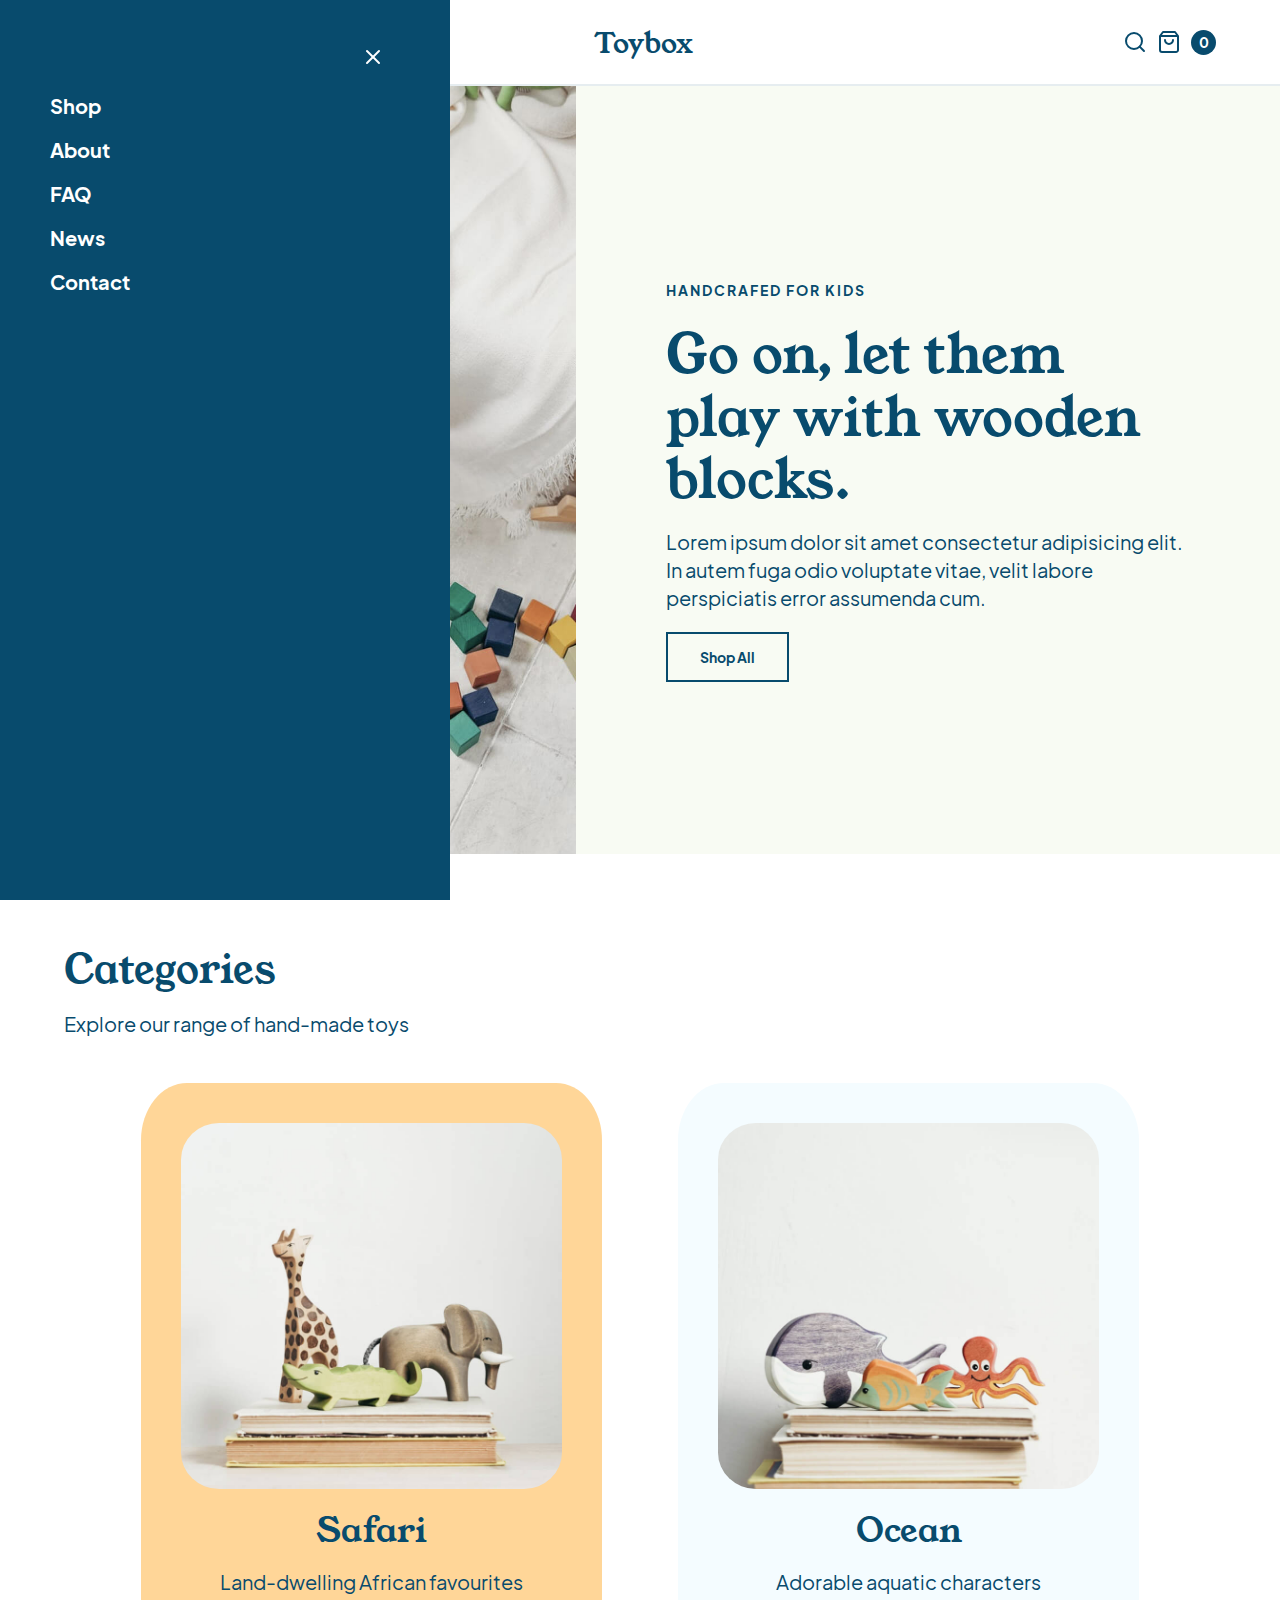
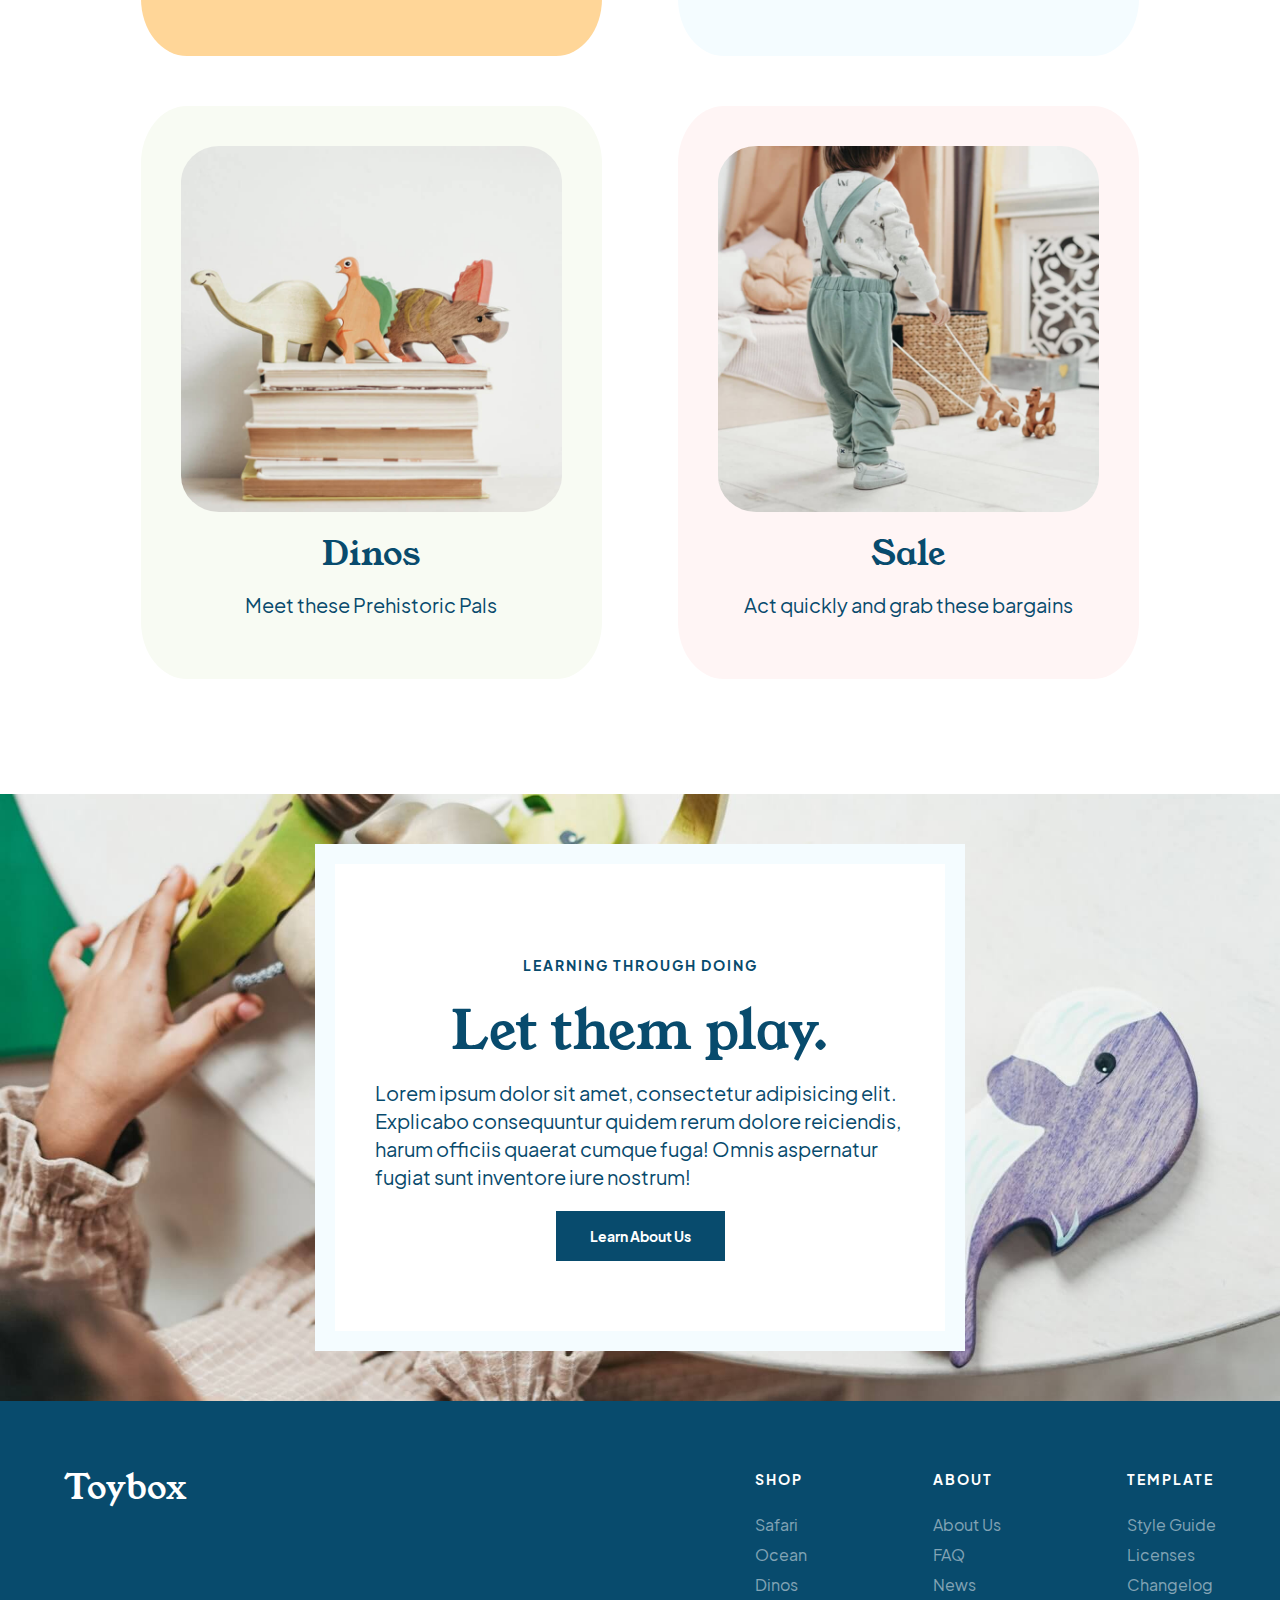
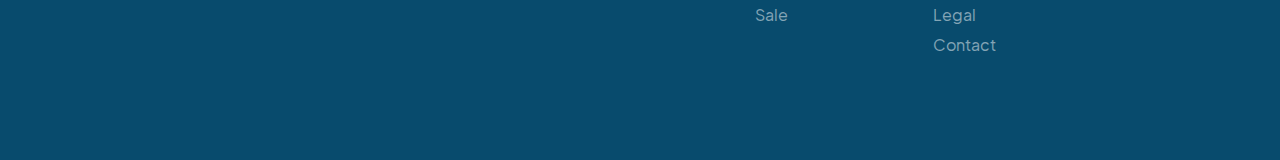
==== commit c2dfb836: "created a Js file and added a humberburger functionality" ====
--- a/index.html
+++ b/index.html
@@ -6,13 +6,14 @@
 		<meta name="viewport" content="width=device-width, initial-scale=1.0" />
 		<title>STARTER - Toybox Homepage</title>
 		<link rel="stylesheet" href="./styles/styles.css" />
+		<script src="./script.js"></script>
 	</head>
 	<body>
 		<a href="#mainContent" class="skipLink">Skip to the main content.</a>
 
 		<nav class="navBar">
 			<div class="wrapper">
-				<button class="meanuIcon">
+				<button class="meanuIcon" id="hamburger">
 					<img src="./assets/menu-button.svg" alt="open slide-out menu" />
 				</button>
 
@@ -45,8 +46,8 @@
 			</div>
 			<!-- End .wrapper -->
 
-			<div class="slideOutNav">
-				<button>
+			<div class="slideOutNav open">
+				<button id="menuClose">
 					<img src="./assets/menu-close.svg" alt="close slide out navigation" />
 				</button>
 
--- a/styles/styles.css
+++ b/styles/styles.css
@@ -462,6 +462,7 @@
   margin-left: 50px;
 }
 
+/* TODO implement slide out functionality in JS */
 .slideOutNav {
   background-color: #084b6d;
   color: #fff;
@@ -481,6 +482,11 @@
           flex-direction: column;
   z-index: 20;
   left: -450px;
+  -webkit-transition: 0.3s;
+  transition: 0.3s;
+}
+.slideOutNav.open {
+  left: 0;
 }
 .slideOutNav button {
   -ms-flex-item-align: end;
@@ -554,6 +560,23 @@
   margin-bottom: 20px;
 }
 
+.play {
+  background-image: url(../assets/background-image.jpg);
+  background-size: cover;
+  background-position: center;
+  padding: 50px 0;
+}
+.play .playContainer {
+  background-color: #fff;
+  border: 20px solid #f4fcff;
+  max-width: 650px;
+  padding: 70px 40px;
+  text-align: center;
+}
+.play .playContainer p {
+  text-align: left;
+}
+
 footer {
   background-color: #084b6d;
   color: #fff;
@@ -590,4 +613,96 @@
 }
 footer a:hover, footer a:focus {
   color: #fff;
+}
+
+@media (max-width: 1000px) {
+  header {
+    -webkit-box-orient: vertical;
+    -webkit-box-direction: normal;
+        -ms-flex-direction: column;
+            flex-direction: column;
+  }
+  header .headerImgContainer {
+    width: 100%;
+  }
+  header .headerContentContainer {
+    width: 100%;
+    padding: 30px 90px 40px;
+  }
+  footer .footerFlexContainer {
+    -webkit-box-orient: vertical;
+    -webkit-box-direction: normal;
+        -ms-flex-direction: column;
+            flex-direction: column;
+    -webkit-box-align: center;
+        -ms-flex-align: center;
+            align-items: center;
+  }
+  footer .footerFlexContainer h4 {
+    margin-bottom: 60px;
+  }
+  footer .footerNav {
+    width: 85%;
+  }
+}
+@media (max-width: 500px) {
+  .navBar .wrapper {
+    -webkit-box-orient: vertical;
+    -webkit-box-direction: normal;
+        -ms-flex-direction: column;
+            flex-direction: column;
+  }
+  .navBar .logo {
+    margin: 7px 0 12px;
+  }
+  .categoryGallery {
+    -ms-flex-wrap: nowrap;
+        flex-wrap: nowrap;
+    -webkit-box-orient: vertical;
+    -webkit-box-direction: normal;
+        -ms-flex-direction: column;
+            flex-direction: column;
+  }
+  .categoryGallery .item {
+    width: 100%;
+  }
+  .slideOutNav {
+    font-family: #084b6d;
+    font-size: 30px;
+    font-size: 1.5rem;
+  }
+  .play {
+    padding: 0;
+  }
+  .playContainer h3 {
+    font-size: 40px;
+    font-size: 2rem;
+  }
+  footer .footerFlexContainer {
+    -webkit-box-orient: vertical;
+    -webkit-box-direction: normal;
+        -ms-flex-direction: column;
+            flex-direction: column;
+    -webkit-box-align: center;
+        -ms-flex-align: center;
+            align-items: center;
+  }
+  footer .footerFlexContainer h4 {
+    margin-bottom: 50px;
+  }
+  footer .footerNav {
+    -webkit-box-orient: vertical;
+    -webkit-box-direction: normal;
+        -ms-flex-direction: column;
+            flex-direction: column;
+    -webkit-box-align: center;
+        -ms-flex-align: center;
+            align-items: center;
+    text-align: center;
+  }
+  footer .footerShop,
+footer .footerAbout,
+footer .footerTemp {
+    margin-bottom: 30px;
+  }
 }